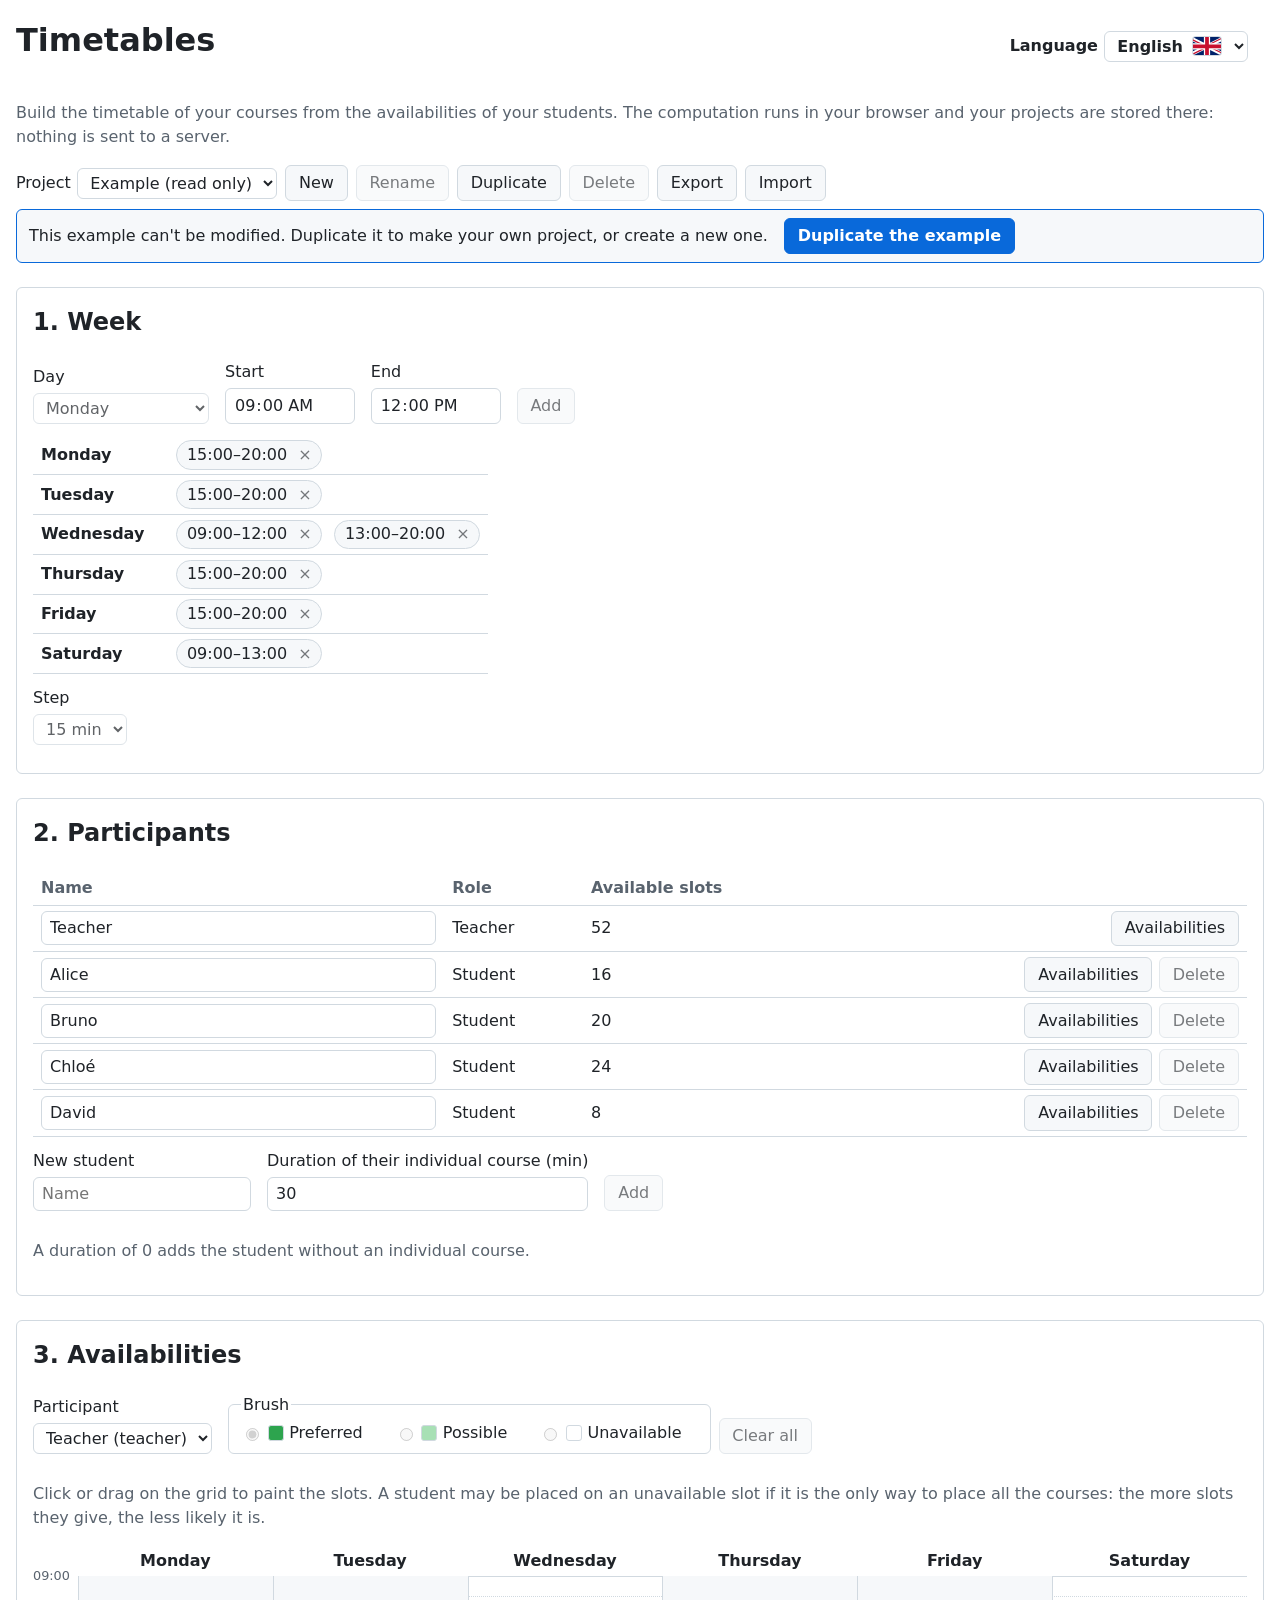
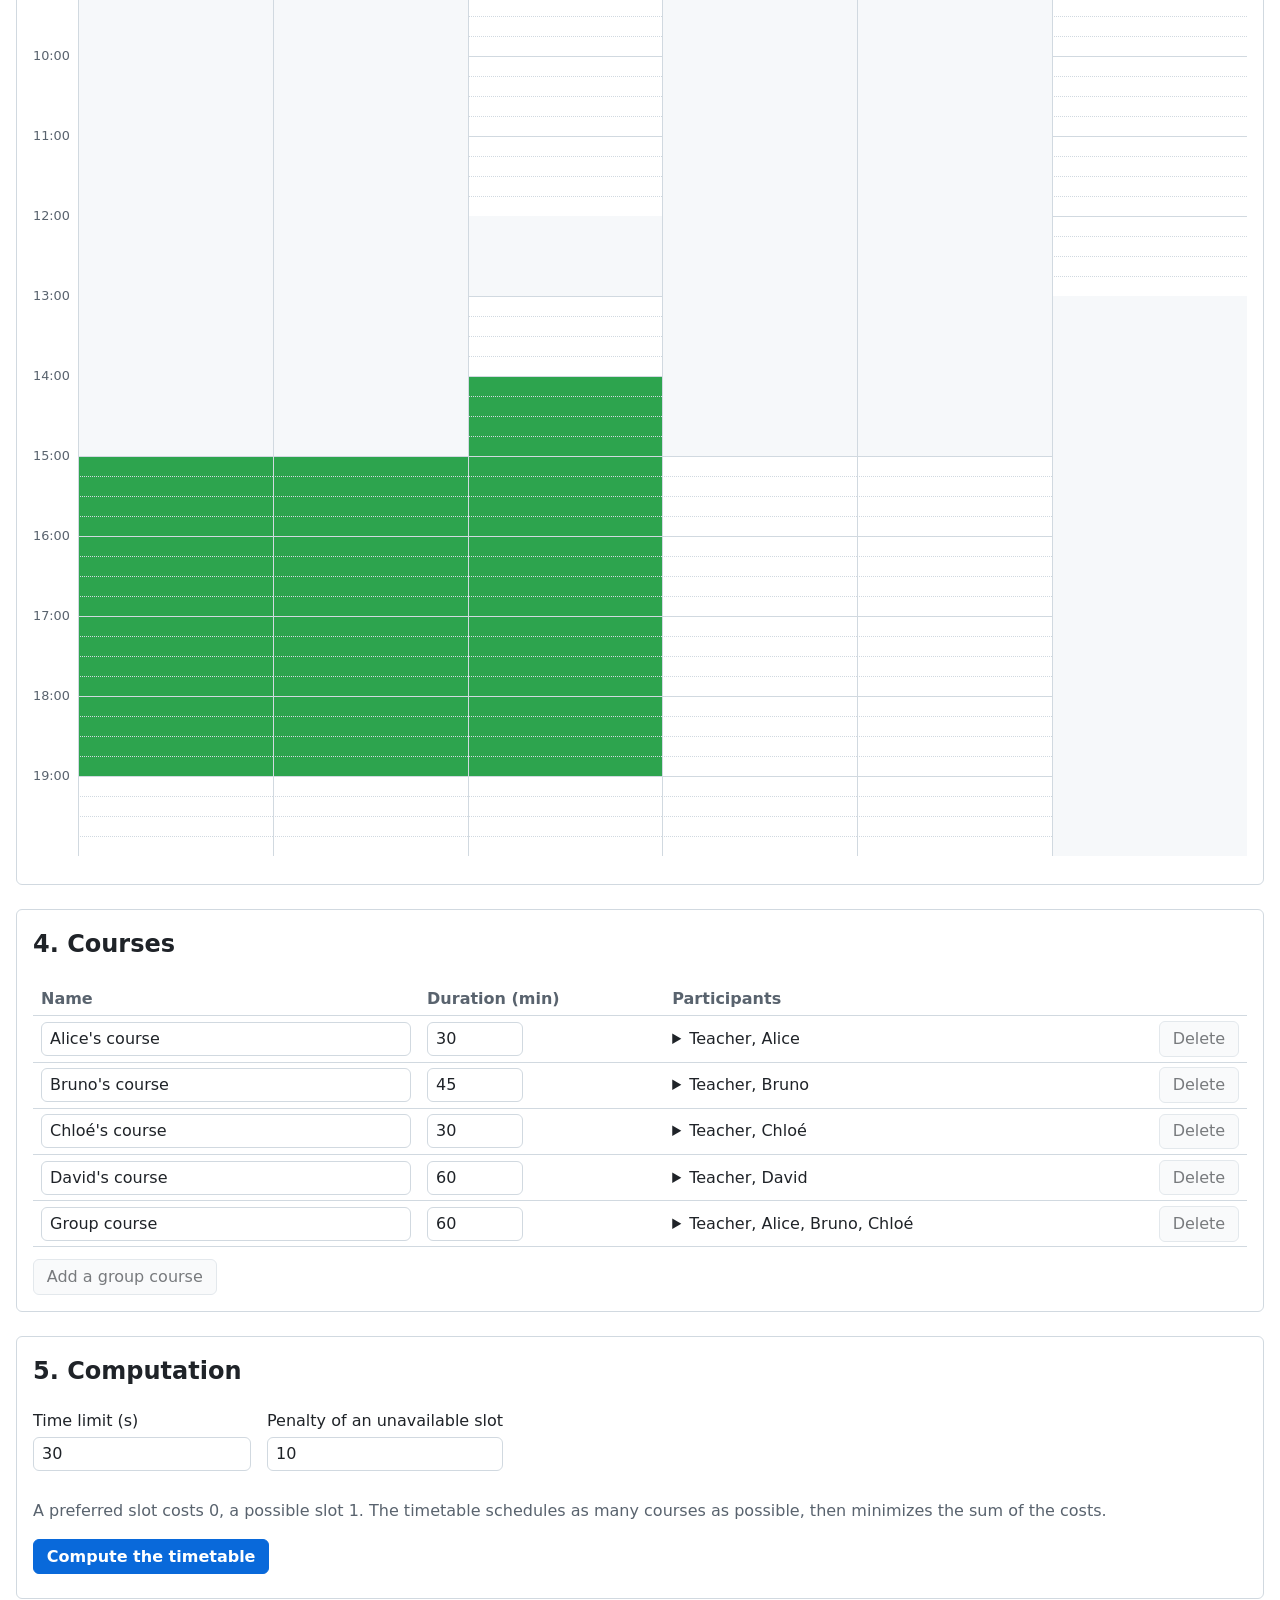
==== wasm/web/index.html @ d77f0142 "Web page: read-only example, flags of the languages - The example isn't stored anymore: it is create" ====
<!doctype html>
<html lang="en">
<head>
    <meta charset="utf-8">
    <meta name="viewport" content="width=device-width, initial-scale=1">
    <title>Timetables</title>
    <link rel="icon" href="data:image/svg+xml,%3Csvg xmlns='http://www.w3.org/2000/svg' viewBox='0 0 16 16'%3E%3Crect x='1' y='2' width='14' height='13' rx='2' fill='%230969da'/%3E%3Crect x='3' y='6' width='4' height='3' fill='%23fff'/%3E%3Crect x='9' y='9' width='4' height='4' fill='%23fff'/%3E%3C/svg%3E">
    <link rel="stylesheet" href="style.css">
    <script type="module" src="app.js"></script>
</head>
<body>
    <!-- The texts are translated by 'i18n.js' (attributes 'data-i18n*'). -->
    <header>
        <div class="page-title">
            <h1 data-i18n="page.title">Timetables</h1>
            <label class="inline language">
                <span data-i18n="page.language">Language</span>
                <!-- The flag is drawn over the select, after the name of the
                     selected language. -->
                <span class="select-with-flag">
                    <span id="language-flag" class="flag"></span>
                    <select id="language-select"></select>
                </span>
            </label>
        </div>
        <p data-i18n="page.description"></p>
        <div id="storage-warning" class="warning" hidden data-i18n="storage.warning"></div>
        <div class="toolbar" id="project-bar">
            <label class="inline">
                <span data-i18n="project.label">Project</span>
                <select id="project-select"></select>
            </label>
            <button type="button" id="project-new" data-i18n="project.new"></button>
            <button type="button" id="project-rename" data-i18n="project.rename"></button>
            <button type="button" id="project-duplicate" data-i18n="project.duplicate"></button>
            <button type="button" id="project-delete" data-i18n="project.delete"></button>
            <button type="button" id="project-export" data-i18n="project.export"></button>
            <button type="button" id="project-import" data-i18n="project.import"></button>
            <input type="file" id="project-import-file" accept=".json,application/json" hidden>
        </div>
        <div id="example-banner" class="info" hidden>
            <span data-i18n="example.banner"></span>
            <button type="button" id="example-duplicate" class="primary" data-i18n="example.duplicate"></button>
        </div>
    </header>

    <main>
        <section id="calendar-section">
            <h2 data-i18n="calendar.title"></h2>
            <form id="add-range" class="row">
                <label>
                    <span data-i18n="calendar.day"></span>
                    <select id="add-range-day"></select>
                </label>
                <label>
                    <span data-i18n="calendar.start"></span>
                    <input type="time" id="add-range-start" step="300" value="09:00" required>
                </label>
                <label>
                    <span data-i18n="calendar.end"></span>
                    <input type="time" id="add-range-end" step="300" value="12:00" required>
                </label>
                <button type="submit" data-i18n="calendar.add"></button>
            </form>
            <p id="add-range-error" class="error-text" role="alert" hidden></p>
            <p id="calendar-empty" class="note" data-i18n="calendar.noRange" hidden></p>
            <div class="table-wrapper">
                <table id="calendar-table" class="compact">
                    <tbody></tbody>
                </table>
            </div>
            <div class="row">
                <label>
                    <span data-i18n="calendar.step"></span>
                    <select id="calendar-step"></select>
                </label>
            </div>
        </section>

        <section id="participants-section">
            <h2 data-i18n="participants.title"></h2>
            <div class="table-wrapper">
                <table id="participants-table">
                    <thead>
                        <tr>
                            <th scope="col" data-i18n="participants.name"></th>
                            <th scope="col" data-i18n="participants.role"></th>
                            <th scope="col" data-i18n="participants.availableSlots"></th>
                            <th scope="col"><span class="visually-hidden" data-i18n="participants.actions"></span></th>
                        </tr>
                    </thead>
                    <tbody></tbody>
                </table>
            </div>
            <form id="add-student" class="row">
                <label>
                    <span data-i18n="participants.newStudent"></span>
                    <input type="text" id="add-student-name" data-i18n-placeholder="participants.newStudentPlaceholder" required>
                </label>
                <label>
                    <span data-i18n="participants.individualDuration"></span>
                    <input type="number" id="add-student-duration" min="0" step="5" value="30">
                </label>
                <button type="submit" data-i18n="participants.add"></button>
            </form>
            <p class="note" data-i18n="participants.zeroDurationNote"></p>
        </section>

        <section id="availability-section">
            <h2 data-i18n="availability.title"></h2>
            <div class="row">
                <label>
                    <span data-i18n="availability.participant"></span>
                    <select id="availability-participant" class="keep-enabled"></select>
                </label>
                <fieldset class="brushes">
                    <legend data-i18n="availability.brush"></legend>
                    <label class="brush"><input type="radio" name="brush" value="0" checked><span class="swatch preferred"></span> <span data-i18n="availability.preferred"></span></label>
                    <label class="brush"><input type="radio" name="brush" value="1"><span class="swatch possible"></span> <span data-i18n="availability.possible"></span></label>
                    <label class="brush"><input type="radio" name="brush" value="none"><span class="swatch unavailable"></span> <span data-i18n="availability.unavailable"></span></label>
                </fieldset>
                <button type="button" id="availability-clear" data-i18n="availability.clear"></button>
            </div>
            <p class="note" data-i18n="availability.note"></p>
            <div id="availability-grid" class="grid-wrapper"></div>
        </section>

        <section id="courses-section">
            <h2 data-i18n="courses.title"></h2>
            <div class="table-wrapper">
                <table id="courses-table">
                    <thead>
                        <tr>
                            <th scope="col" data-i18n="courses.name"></th>
                            <th scope="col" data-i18n="courses.duration"></th>
                            <th scope="col" data-i18n="courses.participants"></th>
                            <th scope="col"><span class="visually-hidden" data-i18n="courses.actions"></span></th>
                        </tr>
                    </thead>
                    <tbody></tbody>
                </table>
            </div>
            <button type="button" id="add-course" data-i18n="courses.addCollective"></button>
        </section>

        <section id="solve-section">
            <h2 data-i18n="solve.title"></h2>
            <div class="row">
                <label>
                    <span data-i18n="solve.timeLimit"></span>
                    <input type="number" id="time-limit" min="1" step="1">
                </label>
                <label>
                    <span data-i18n="solve.defaultScore"></span>
                    <input type="number" id="default-score" min="2" step="1">
                </label>
            </div>
            <p class="note" data-i18n="solve.note"></p>
            <ul id="check-errors" class="messages error"></ul>
            <ul id="check-warnings" class="messages warning"></ul>
            <div class="toolbar">
                <button type="button" id="solve" class="primary" data-i18n="solve.solve"></button>
                <button type="button" id="stop" hidden data-i18n="solve.stop"></button>
                <span id="solve-status" role="status"></span>
            </div>
        </section>

        <section id="result-section" hidden>
            <h2 data-i18n="result.title"></h2>
            <div id="result-outdated" class="warning" hidden data-i18n="result.outdated"></div>
            <ul id="result-messages" class="messages warning"></ul>
            <div id="timetable" class="grid-wrapper"></div>
            <div class="table-wrapper">
                <table id="result-table">
                    <thead>
                        <tr>
                            <th scope="col" data-i18n="result.course"></th>
                            <th scope="col" data-i18n="result.day"></th>
                            <th scope="col" data-i18n="result.time"></th>
                            <th scope="col" data-i18n="result.participants"></th>
                        </tr>
                    </thead>
                    <tbody></tbody>
                </table>
            </div>
            <div class="toolbar">
                <button type="button" id="export-csv" data-i18n="result.exportCsv"></button>
                <button type="button" id="print" data-i18n="result.print"></button>
            </div>
        </section>
    </main>
</body>
</html>
---- wasm/web/style.css ----
:root {
    --text: #1f2328;
    --muted: #59636e;
    --border: #d1d9e0;
    --background: #ffffff;
    --surface: #f6f8fa;
    --accent: #0969da;
    --accent-text: #ffffff;
    --error: #cf222e;
    --warning: #9a6700;
    --warning-background: #fff8c5;
    --preferred: #2da44e;
    --possible: #a8e0b5;
    --teacher-off: rgba(130, 80, 223, 0.18);
    --course: #ddf4ff;
    --course-border: #0969da;
    --course-unavailable: #ffebe9;
    --course-unavailable-border: #cf222e;
    color-scheme: light dark;
}

@media (prefers-color-scheme: dark) {
    :root {
        --text: #e6edf3;
        --muted: #9198a1;
        --border: #3d444d;
        --background: #0d1117;
        --surface: #151b23;
        --accent: #4493f8;
        --accent-text: #0d1117;
        --error: #f85149;
        --warning: #d29922;
        --warning-background: #272115;
        --preferred: #3fb950;
        --possible: #1b4721;
        --teacher-off: rgba(163, 113, 247, 0.22);
        --course: #121d2f;
        --course-border: #4493f8;
        --course-unavailable: #2d1517;
        --course-unavailable-border: #f85149;
    }
}

* {
    box-sizing: border-box;
}

body {
    margin: 0 auto;
    max-width: 88rem;
    padding: 1rem;
    font-family: system-ui, -apple-system, "Segoe UI", sans-serif;
    line-height: 1.5;
    color: var(--text);
    background: var(--background);
}

header p,
.note {
    color: var(--muted);
}

.page-title {
    display: flex;
    flex-wrap: wrap;
    align-items: baseline;
    justify-content: space-between;
    gap: 0.5rem 1rem;
}

.language {
    font-weight: 600;
}

.select-with-flag {
    position: relative;
    display: inline-flex;
    align-items: center;
}

.select-with-flag select {
    padding-right: 3rem;
    /* As wide as the selected language, for the flag to be next to its
       name (where supported). */
    field-sizing: content;
}

.flag {
    position: absolute;
    /* Before the arrow of the select. */
    right: 1.7rem;
    display: inline-flex;
    pointer-events: none;
}

.flag svg {
    width: 1.75rem;
    height: 1.17rem;
    border-radius: 3px;
    /* The white of the flags on a white background. */
    box-shadow: 0 0 0 1px var(--border);
}

section {
    margin: 1.5rem 0;
    padding: 1rem;
    border: 1px solid var(--border);
    border-radius: 6px;
}

h1, h2, h3 {
    margin-top: 0;
}

label {
    display: inline-flex;
    flex-direction: column;
    gap: 0.25rem;
    margin: 0 1rem 0.75rem 0;
}

label.inline {
    flex-direction: row;
    align-items: center;
    gap: 0.4rem;
}

fieldset {
    margin: 0 0 0.75rem;
    padding: 0.25rem 0.75rem 0.5rem;
    border: 1px solid var(--border);
    border-radius: 6px;
}

fieldset label {
    margin-bottom: 0;
}

input, select, button {
    font: inherit;
    color: inherit;
}

input[type=text], input[type=number], input[type=time], select {
    padding: 0.25rem 0.5rem;
    border: 1px solid var(--border);
    border-radius: 6px;
    background: var(--background);
    min-width: 0;
}

input.short {
    width: 6rem;
}

button {
    padding: 0.3rem 0.8rem;
    border: 1px solid var(--border);
    border-radius: 6px;
    background: var(--surface);
    cursor: pointer;
}

button:hover:not(:disabled) {
    border-color: var(--muted);
}

button:disabled {
    cursor: not-allowed;
    opacity: 0.6;
}

button.primary {
    background: var(--accent);
    border-color: var(--accent);
    color: var(--accent-text);
    font-weight: 600;
}

:focus-visible {
    outline: 2px solid var(--accent);
    outline-offset: 1px;
}

.row,
.toolbar {
    display: flex;
    flex-wrap: wrap;
    align-items: flex-end;
    gap: 0.5rem;
}

.row > label {
    margin-right: 0.5rem;
}

/* Aligned with the fields of the labels (which have a bottom margin). */
.row > button {
    margin-bottom: 0.75rem;
}

.toolbar {
    align-items: center;
    margin: 0.5rem 0;
}

.toolbar label {
    margin: 0;
}

.visually-hidden {
    position: absolute;
    width: 1px;
    height: 1px;
    overflow: hidden;
    clip: rect(0 0 0 0);
    white-space: nowrap;
}

.warning {
    padding: 0.5rem 0.75rem;
    border-radius: 6px;
    color: var(--warning);
    background: var(--warning-background);
}

.info {
    display: flex;
    flex-wrap: wrap;
    align-items: center;
    gap: 0.5rem 1rem;
    margin: 0.5rem 0;
    padding: 0.5rem 0.75rem;
    border: 1px solid var(--accent);
    border-radius: 6px;
    background: var(--surface);
}

.messages {
    margin: 0.5rem 0;
    padding-left: 1.25rem;
}

.messages:empty {
    display: none;
}

.messages.error {
    color: var(--error);
}

.messages.warning {
    background: none;
    padding: 0 0 0 1.25rem;
}

/* Tables */

.table-wrapper,
.grid-wrapper {
    /* Positioned: clips the absolutely positioned content too (the
       visually hidden headers). */
    position: relative;
    overflow-x: auto;
    margin-bottom: 0.75rem;
}

table {
    border-collapse: collapse;
    width: 100%;
}

th, td {
    padding: 0.3rem 0.5rem;
    border-bottom: 1px solid var(--border);
    text-align: left;
    vertical-align: middle;
}

th {
    color: var(--muted);
    font-weight: 600;
}

td input[type=text] {
    width: 100%;
    min-width: 8rem;
}

table.compact {
    width: auto;
}

.ranges {
    display: flex;
    flex-wrap: wrap;
    align-items: center;
    gap: 0.4rem 0.75rem;
}

.chip {
    display: inline-flex;
    align-items: center;
    gap: 0.25rem;
    padding: 0.1rem 0.15rem 0.1rem 0.6rem;
    border: 1px solid var(--border);
    border-radius: 999px;
    background: var(--surface);
    font-variant-numeric: tabular-nums;
}

.chip button {
    padding: 0 0.45rem;
    border: none;
    border-radius: 999px;
    background: none;
    line-height: 1.4;
}

.chip button:hover {
    background: var(--border);
}

.error-text {
    color: var(--error);
}

td.actions {
    white-space: nowrap;
    text-align: right;
}

td.actions button + button {
    margin-left: 0.4rem;
}

td.missing {
    color: var(--error);
    font-weight: 600;
}

.participants-picker summary {
    cursor: pointer;
}

.participants-picker > div {
    display: flex;
    flex-wrap: wrap;
    gap: 0.25rem 0.75rem;
    padding: 0.4rem 0;
}

.participants-picker label {
    margin: 0;
}

.unavailable-participant {
    color: var(--error);
    font-weight: 600;
}

/* Availability grid */

.brushes {
    display: flex;
    flex-wrap: wrap;
    gap: 0.25rem 1rem;
    align-items: center;
}

.brush {
    flex-direction: row;
    align-items: center;
    gap: 0.35rem;
    cursor: pointer;
}

.swatch {
    display: inline-block;
    width: 1rem;
    height: 1rem;
    border: 1px solid var(--border);
    border-radius: 3px;
}

.swatch.preferred {
    background: var(--preferred);
}

.swatch.possible {
    background: var(--possible);
}

.swatch.unavailable {
    background: var(--background);
}

.availability {
    display: grid;
    min-width: max-content;
    user-select: none;
}

.availability .day-header {
    padding: 0.2rem;
    text-align: center;
    font-weight: 600;
}

.availability .time-label {
    padding-right: 0.5rem;
    font-size: 0.8rem;
    line-height: 1;
    color: var(--muted);
    text-align: right;
    transform: translateY(-0.4rem);
}

.availability .slot {
    height: 1.25rem;
    min-width: 4.5rem;
    padding: 0;
    border: none;
    border-left: 1px solid var(--border);
    border-top: 1px dotted var(--border);
    border-radius: 0;
    background: var(--background);
    touch-action: none;
}

.availability .off-hours {
    border-left: 1px solid var(--border);
    background: var(--surface);
}

.availability .slot.hour {
    border-top: 1px solid var(--border);
}

.availability .slot.teacher-off {
    background-image: repeating-linear-gradient(
        45deg, var(--teacher-off) 0 4px, transparent 4px 8px);
}

.availability .slot.preferred {
    background-color: var(--preferred);
}

.availability .slot.possible {
    background-color: var(--possible);
}

/* The example: shown as is, but can't be painted. */
.availability .slot:disabled {
    opacity: 1;
    cursor: default;
}

.availability .slot:hover:not(:disabled) {
    outline: 2px solid var(--accent);
    outline-offset: -2px;
}

/* Timetable */

.timetable {
    display: grid;
    min-width: max-content;
    /* Room for the label of the last hour. */
    padding-bottom: 0.75rem;
}

.timetable .day-header {
    padding: 0.2rem;
    text-align: center;
    font-weight: 600;
}

.timetable .hours {
    position: relative;
    width: 3.5rem;
}

.timetable .hours div {
    position: absolute;
    right: 0.5rem;
    font-size: 0.8rem;
    line-height: 1;
    color: var(--muted);
    transform: translateY(-0.4rem);
}

.timetable .day {
    position: relative;
    min-width: 7rem;
    border-left: 1px solid var(--border);
    background-image: linear-gradient(to bottom, var(--border) 1px, transparent 1px);
}

.timetable .course {
    position: absolute;
    display: flex;
    flex-direction: column;
    overflow: hidden;
    padding: 0.1rem 0.3rem;
    border: 1px solid var(--course-border);
    border-left-width: 4px;
    border-radius: 4px;
    background: var(--course);
    font-size: 0.8rem;
    line-height: 1.2;
}

.timetable .course.has-unavailable {
    border-color: var(--course-unavailable-border);
    background: var(--course-unavailable);
}

.timetable .course strong {
    overflow: hidden;
    text-overflow: ellipsis;
    white-space: nowrap;
}

/* Printing: only the timetable. */

@media print {
    header,
    main > section:not(#result-section),
    #result-section .toolbar,
    #result-outdated {
        display: none !important;
    }

    #result-section {
        border: none;
        padding: 0;
    }

    .grid-wrapper,
    .table-wrapper {
        overflow: visible;
    }
}

#calendar-table th {
    color: var(--text);
    padding-right: 1.5rem;
}
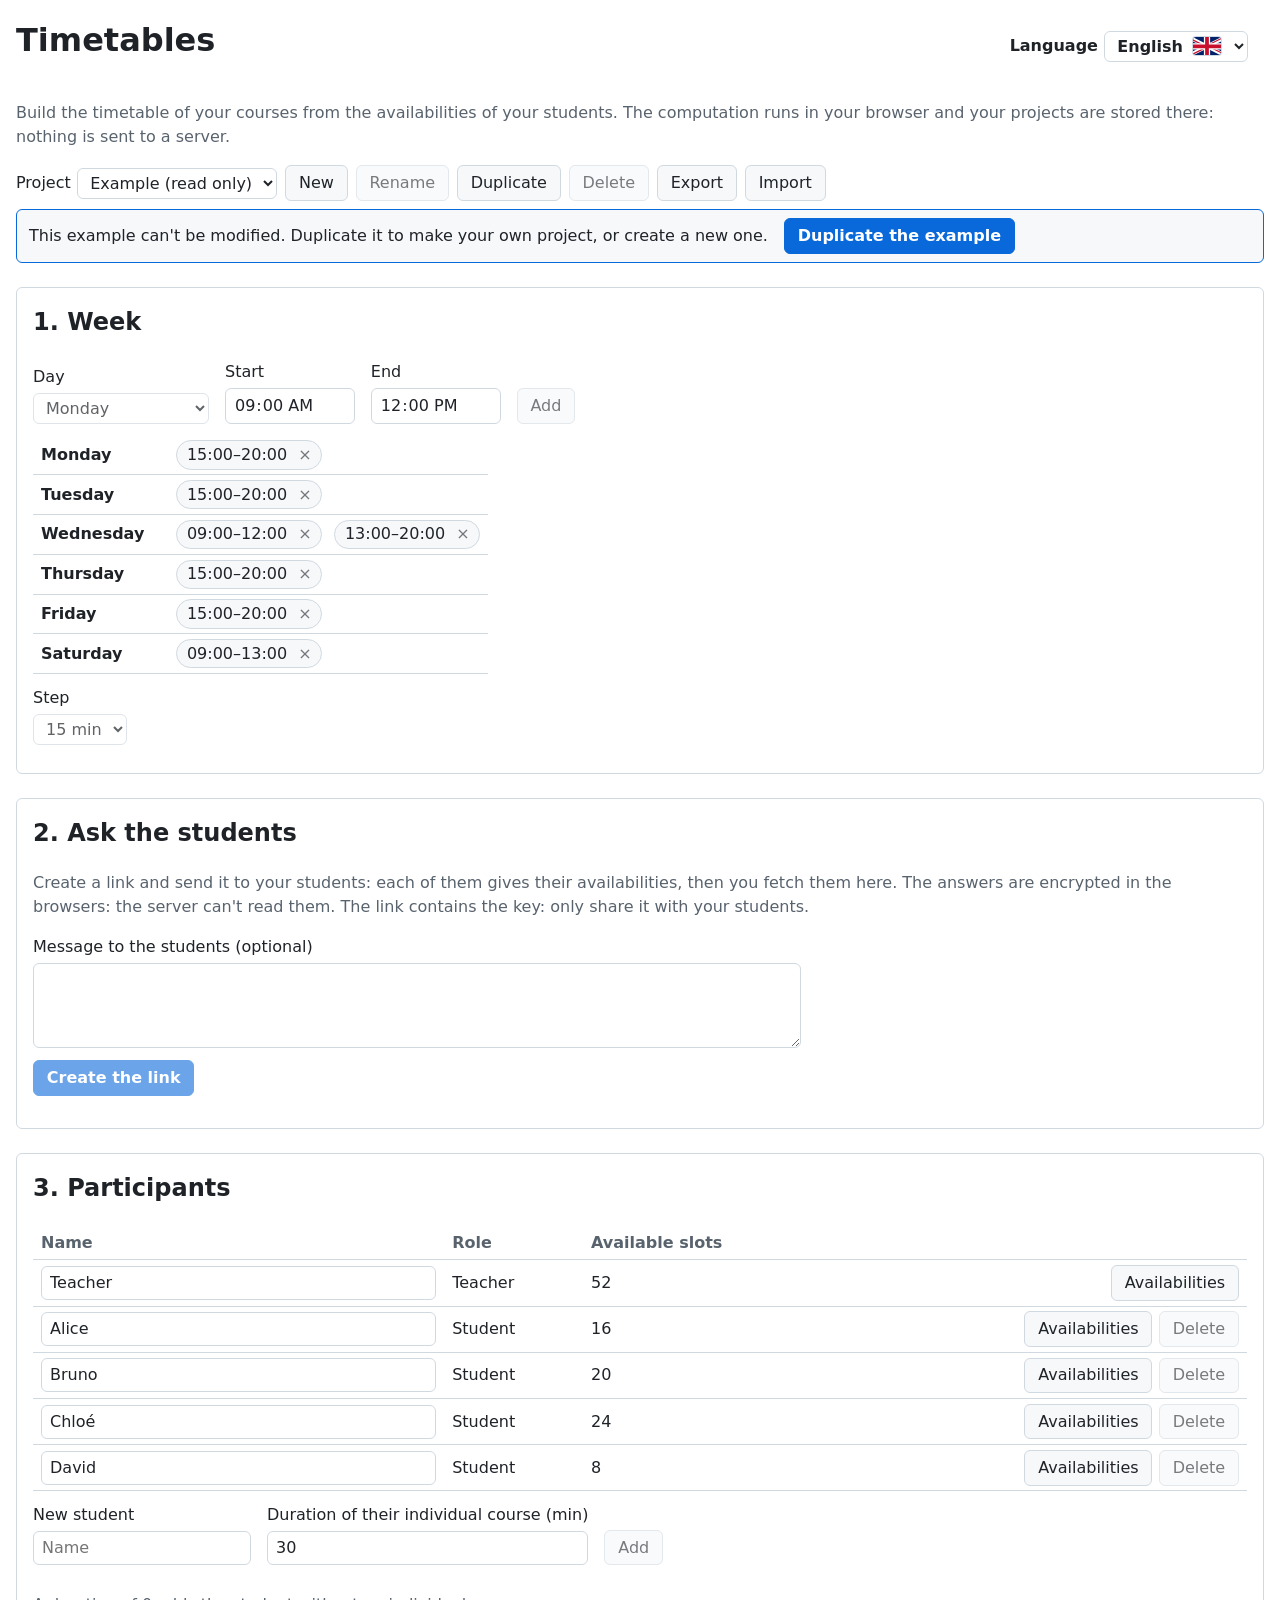
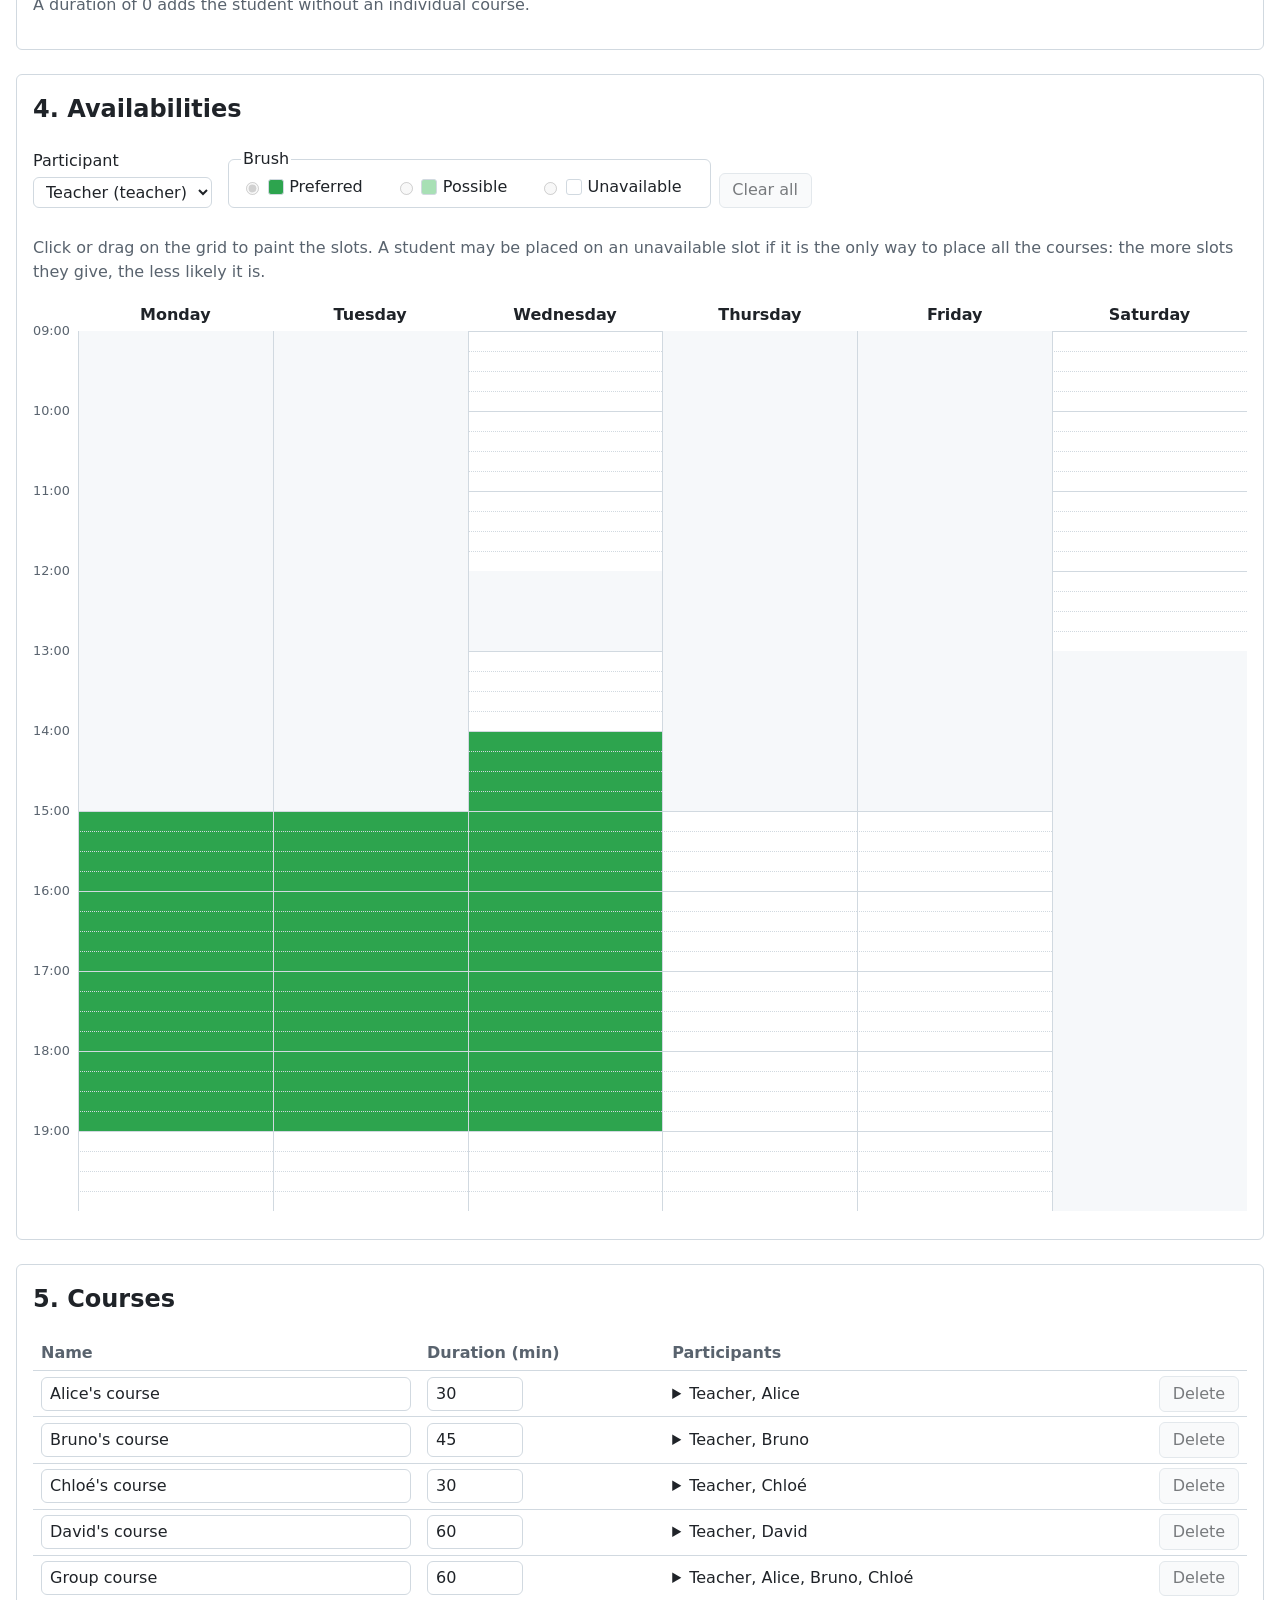
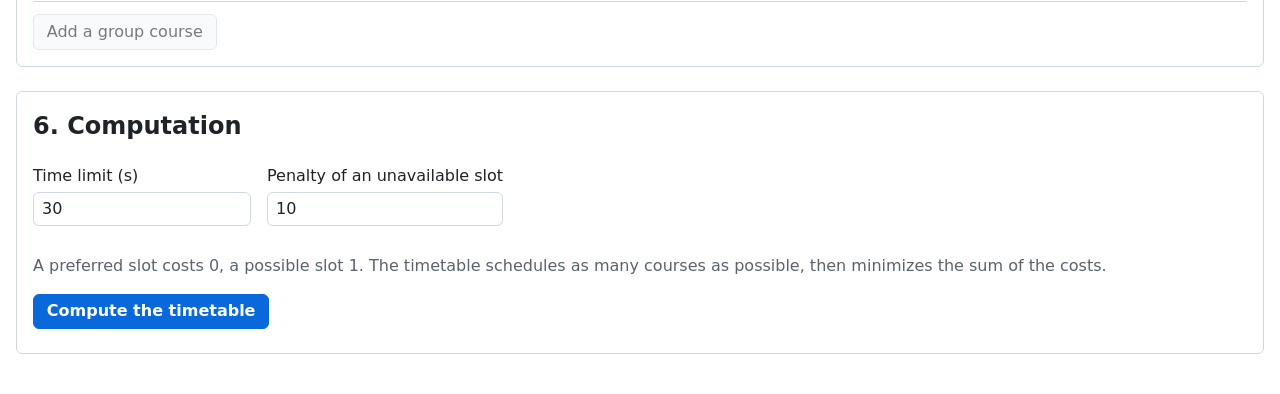
==== commit 0087bbb2: "Polls: the students give their availabilities with a link - The teacher creates a poll and sends the" ====
--- a/wasm/web/index.html
+++ b/wasm/web/index.html
@@ -77,6 +77,58 @@
             </div>
         </section>
 
+        <section id="poll-section">
+            <h2 data-i18n="poll.title"></h2>
+            <p class="note" data-i18n="poll.description"></p>
+            <div id="poll-create">
+                <label class="block">
+                    <span data-i18n="poll.message"></span>
+                    <textarea id="poll-message" rows="3"></textarea>
+                </label>
+                <button type="button" id="poll-create-button" class="primary" data-i18n="poll.create"></button>
+            </div>
+            <div id="poll-active" hidden>
+                <h3 data-i18n="poll.personalTitle"></h3>
+                <p class="note" data-i18n="poll.personalNote"></p>
+                <p id="poll-no-student" class="note" hidden data-i18n="poll.noStudent"></p>
+                <div class="table-wrapper">
+                    <table id="poll-students" class="compact">
+                        <thead>
+                            <tr>
+                                <th scope="col" data-i18n="poll.student"></th>
+                                <th scope="col" data-i18n="poll.status"></th>
+                                <th scope="col"><span class="visually-hidden" data-i18n="participants.actions"></span></th>
+                            </tr>
+                        </thead>
+                        <tbody></tbody>
+                    </table>
+                </div>
+                <div class="toolbar">
+                    <button type="button" id="poll-copy-all" data-i18n="poll.copyAll"></button>
+                </div>
+                <h3 data-i18n="poll.sharedTitle"></h3>
+                <p class="note" data-i18n="poll.sharedNote"></p>
+                <span class="link-row">
+                    <input type="text" id="poll-link" readonly data-i18n-aria-label="poll.sharedTitle">
+                    <button type="button" id="poll-copy" data-i18n="poll.copy"></button>
+                </span>
+                <div id="poll-outdated" class="warning" hidden>
+                    <span data-i18n="poll.outdated"></span>
+                    <button type="button" id="poll-update" data-i18n="poll.update"></button>
+                </div>
+                <p id="poll-closed-note" class="note" hidden data-i18n="poll.closedNote"></p>
+                <h3 data-i18n="poll.responsesTitle"></h3>
+                <div class="toolbar">
+                    <button type="button" id="poll-fetch" class="primary" data-i18n="poll.fetch"></button>
+                    <button type="button" id="poll-close"></button>
+                    <button type="button" id="poll-delete" data-i18n="poll.delete"></button>
+                </div>
+                <div id="poll-summary"></div>
+            </div>
+            <p id="poll-status" class="note" role="status"></p>
+            <p id="poll-error" class="error-text" role="alert" hidden></p>
+        </section>
+
         <section id="participants-section">
             <h2 data-i18n="participants.title"></h2>
             <div class="table-wrapper">
--- a/wasm/web/style.css
+++ b/wasm/web/style.css
@@ -236,6 +236,72 @@
     background: var(--surface);
 }
 
+label.block {
+    display: flex;
+    width: 100%;
+    max-width: 48rem;
+    margin-right: 0;
+}
+
+textarea {
+    font: inherit;
+    color: inherit;
+    padding: 0.35rem 0.5rem;
+    border: 1px solid var(--border);
+    border-radius: 6px;
+    background: var(--background);
+    resize: vertical;
+}
+
+.link-row {
+    display: flex;
+    gap: 0.5rem;
+}
+
+.link-row input {
+    flex: 1;
+    min-width: 0;
+    font-family: ui-monospace, monospace;
+    font-size: 0.85rem;
+}
+
+#poll-section h3 {
+    margin: 1.25rem 0 0.25rem;
+    font-size: 1rem;
+}
+
+#poll-summary ul {
+    margin: 0.25rem 0;
+    padding-left: 1.25rem;
+}
+
+.participant-comment {
+    display: block;
+    margin-top: 0.2rem;
+    font-size: 0.85rem;
+    color: var(--muted);
+}
+
+.intro {
+    font-size: 1.1rem;
+}
+
+blockquote {
+    margin: 0.5rem 0;
+    padding: 0.5rem 0.75rem;
+    border-left: 4px solid var(--accent);
+    background: var(--surface);
+    white-space: pre-wrap;
+}
+
+.info.sent {
+    display: block;
+}
+
+.info.sent p {
+    margin: 0.25rem 0;
+}
+
 .messages {
     margin: 0.5rem 0;
     padding-left: 1.25rem;
@@ -396,9 +462,33 @@
 }
 
 .availability {
+    --slot-width: 4.5rem;
     display: grid;
     min-width: max-content;
     user-select: none;
+}
+
+.availability .day-header .short {
+    display: none;
+}
+
+/* Small screens: the week fits in the width. */
+@media (max-width: 40rem) {
+    .availability {
+        --slot-width: 2.6rem;
+    }
+
+    .availability .day-header {
+        font-size: 0.85rem;
+    }
+
+    .availability .day-header .long {
+        display: none;
+    }
+
+    .availability .day-header .short {
+        display: inline;
+    }
 }
 
 .availability .day-header {
@@ -418,7 +508,7 @@
 
 .availability .slot {
     height: 1.25rem;
-    min-width: 4.5rem;
+    min-width: var(--slot-width);
     padding: 0;
     border: none;
     border-left: 1px solid var(--border);
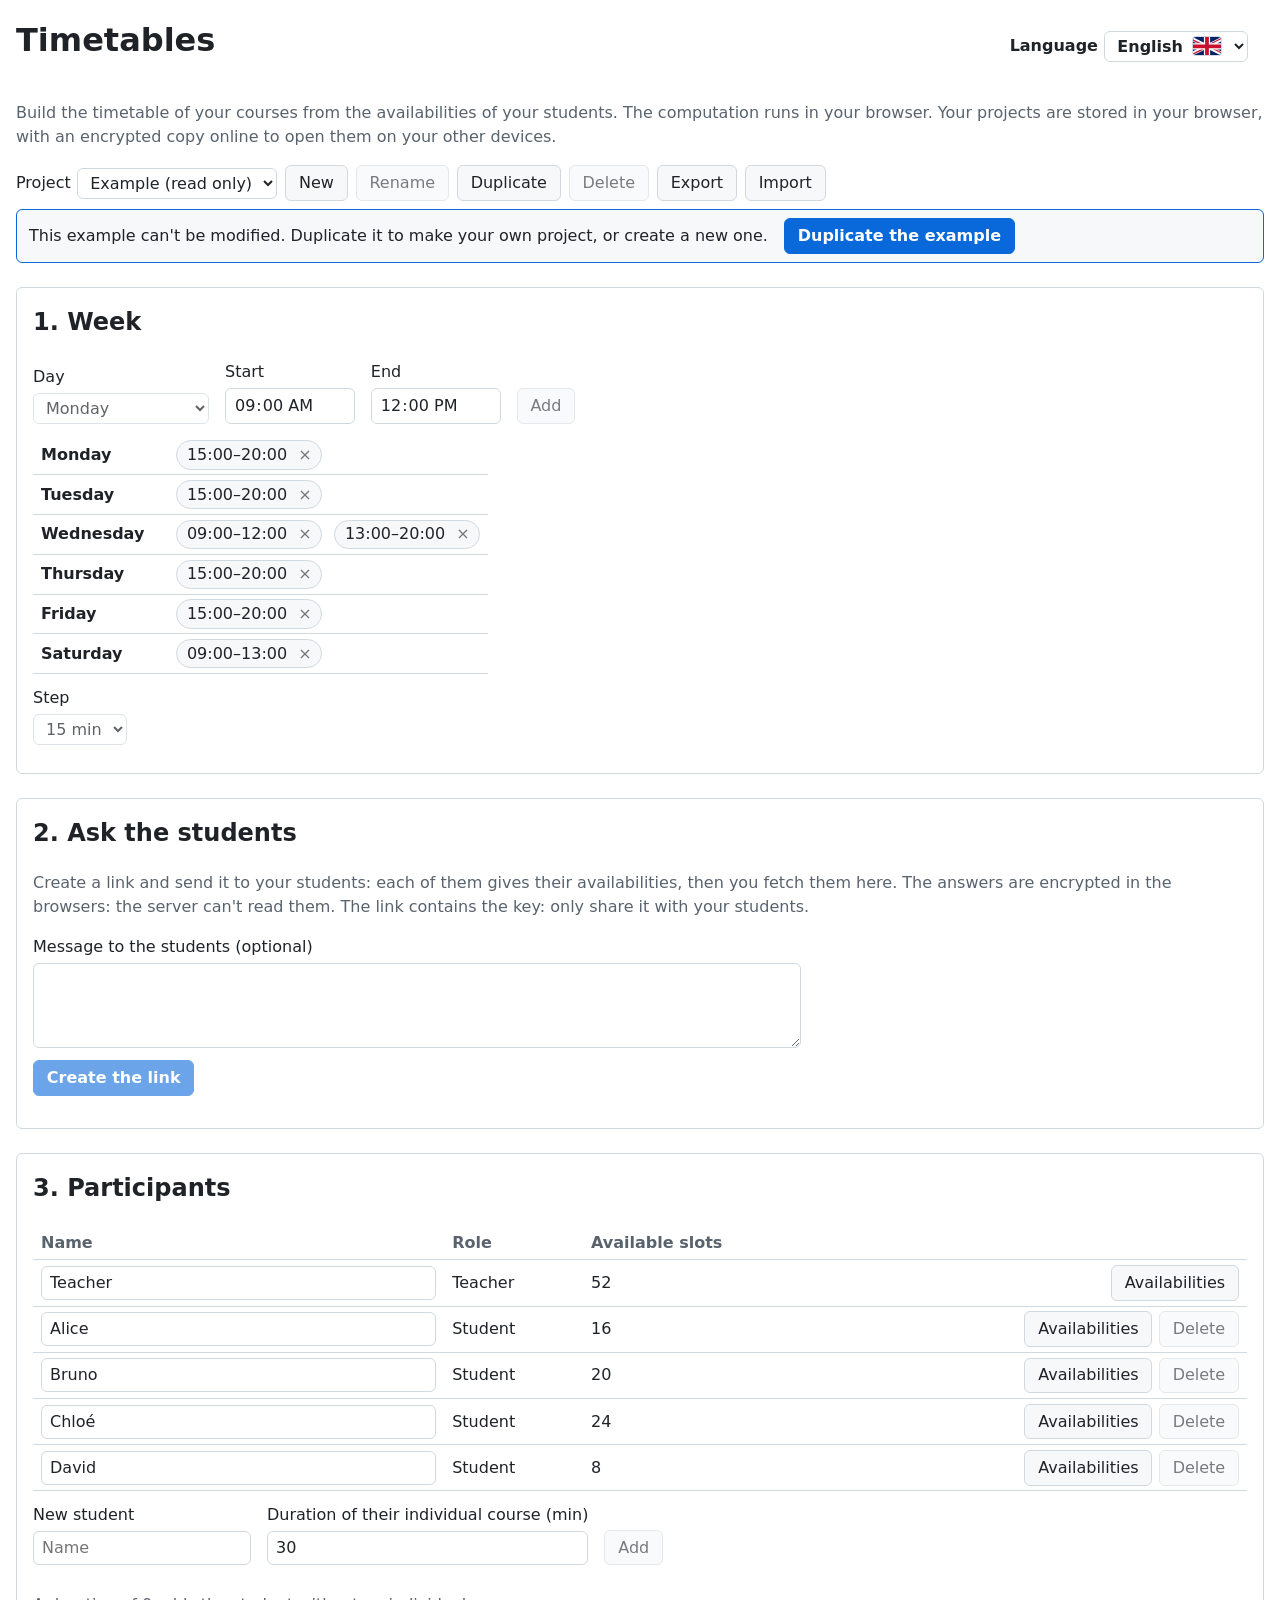
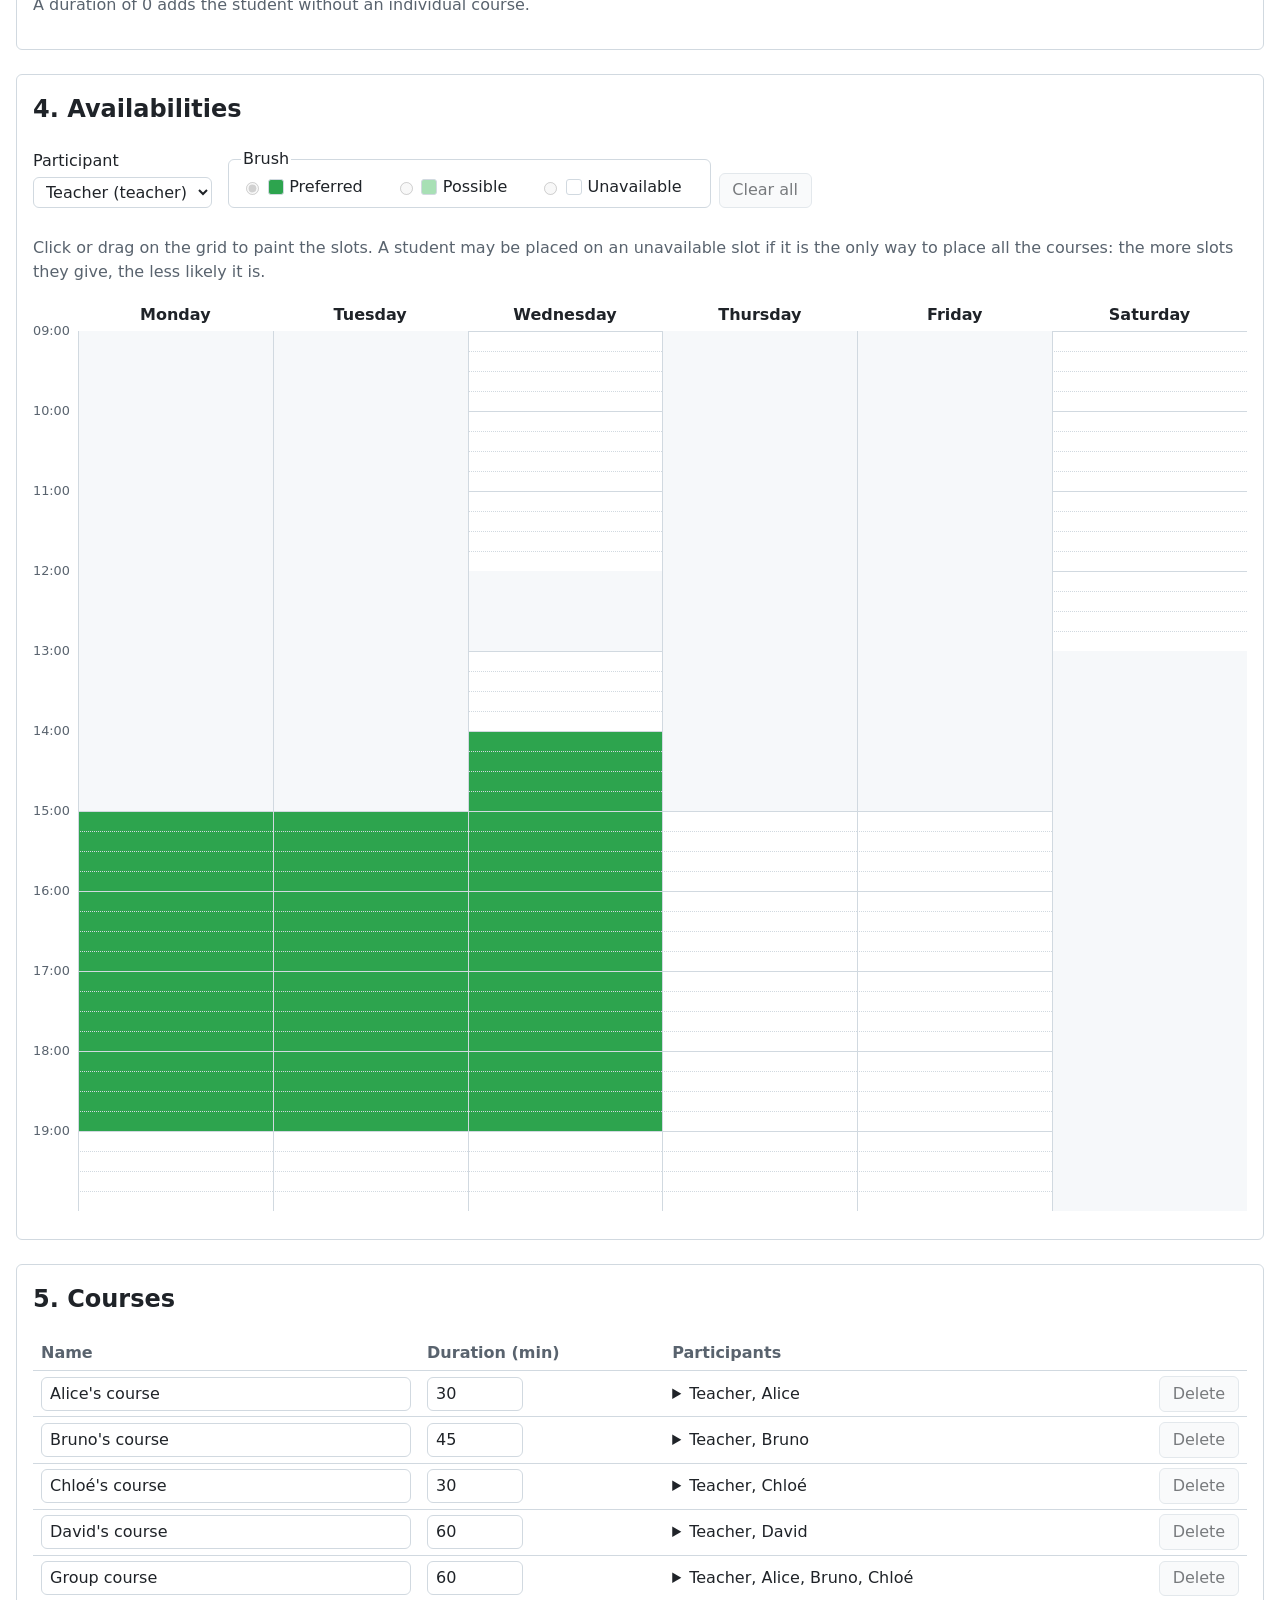
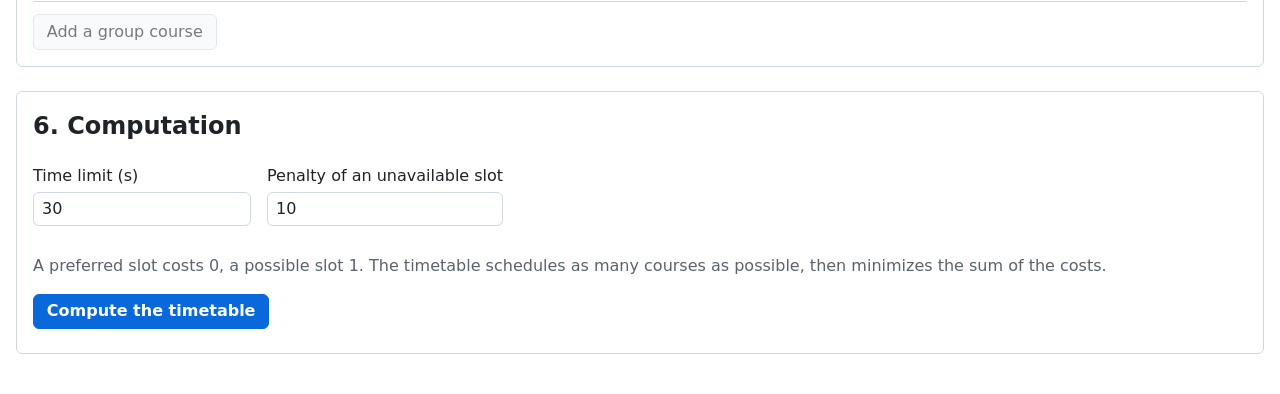
==== commit e8c6bc3f: "Projects online: a link to open a project on other devices - Each project (but the example) has an e" ====
--- a/wasm/web/index.html
+++ b/wasm/web/index.html
@@ -37,6 +37,15 @@
             <button type="button" id="project-export" data-i18n="project.export"></button>
             <button type="button" id="project-import" data-i18n="project.import"></button>
             <input type="file" id="project-import-file" accept=".json,application/json" hidden>
+            <button type="button" id="project-link" aria-expanded="false" aria-controls="project-link-panel" data-i18n="sync.link"></button>
+            <span id="sync-status" class="sync-status" role="status"></span>
+        </div>
+        <div id="project-link-panel" class="info sent" hidden>
+            <p data-i18n="sync.description"></p>
+            <span class="link-row">
+                <input type="text" id="project-link-input" readonly data-i18n-aria-label="sync.link">
+                <button type="button" id="project-link-copy" data-i18n="poll.copy"></button>
+            </span>
         </div>
         <div id="example-banner" class="info" hidden>
             <span data-i18n="example.banner"></span>
--- a/wasm/web/style.css
+++ b/wasm/web/style.css
@@ -45,6 +45,11 @@
     box-sizing: border-box;
 }
 
+/* Even for the elements whose 'display' is set below. */
+[hidden] {
+    display: none !important;
+}
+
 body {
     margin: 0 auto;
     max-width: 88rem;
@@ -300,6 +305,15 @@
 
 .info.sent p {
     margin: 0.25rem 0;
+}
+
+.sync-status {
+    font-size: 0.85rem;
+    color: var(--muted);
+}
+
+.sync-status.problem {
+    color: var(--warning);
 }
 
 .messages {
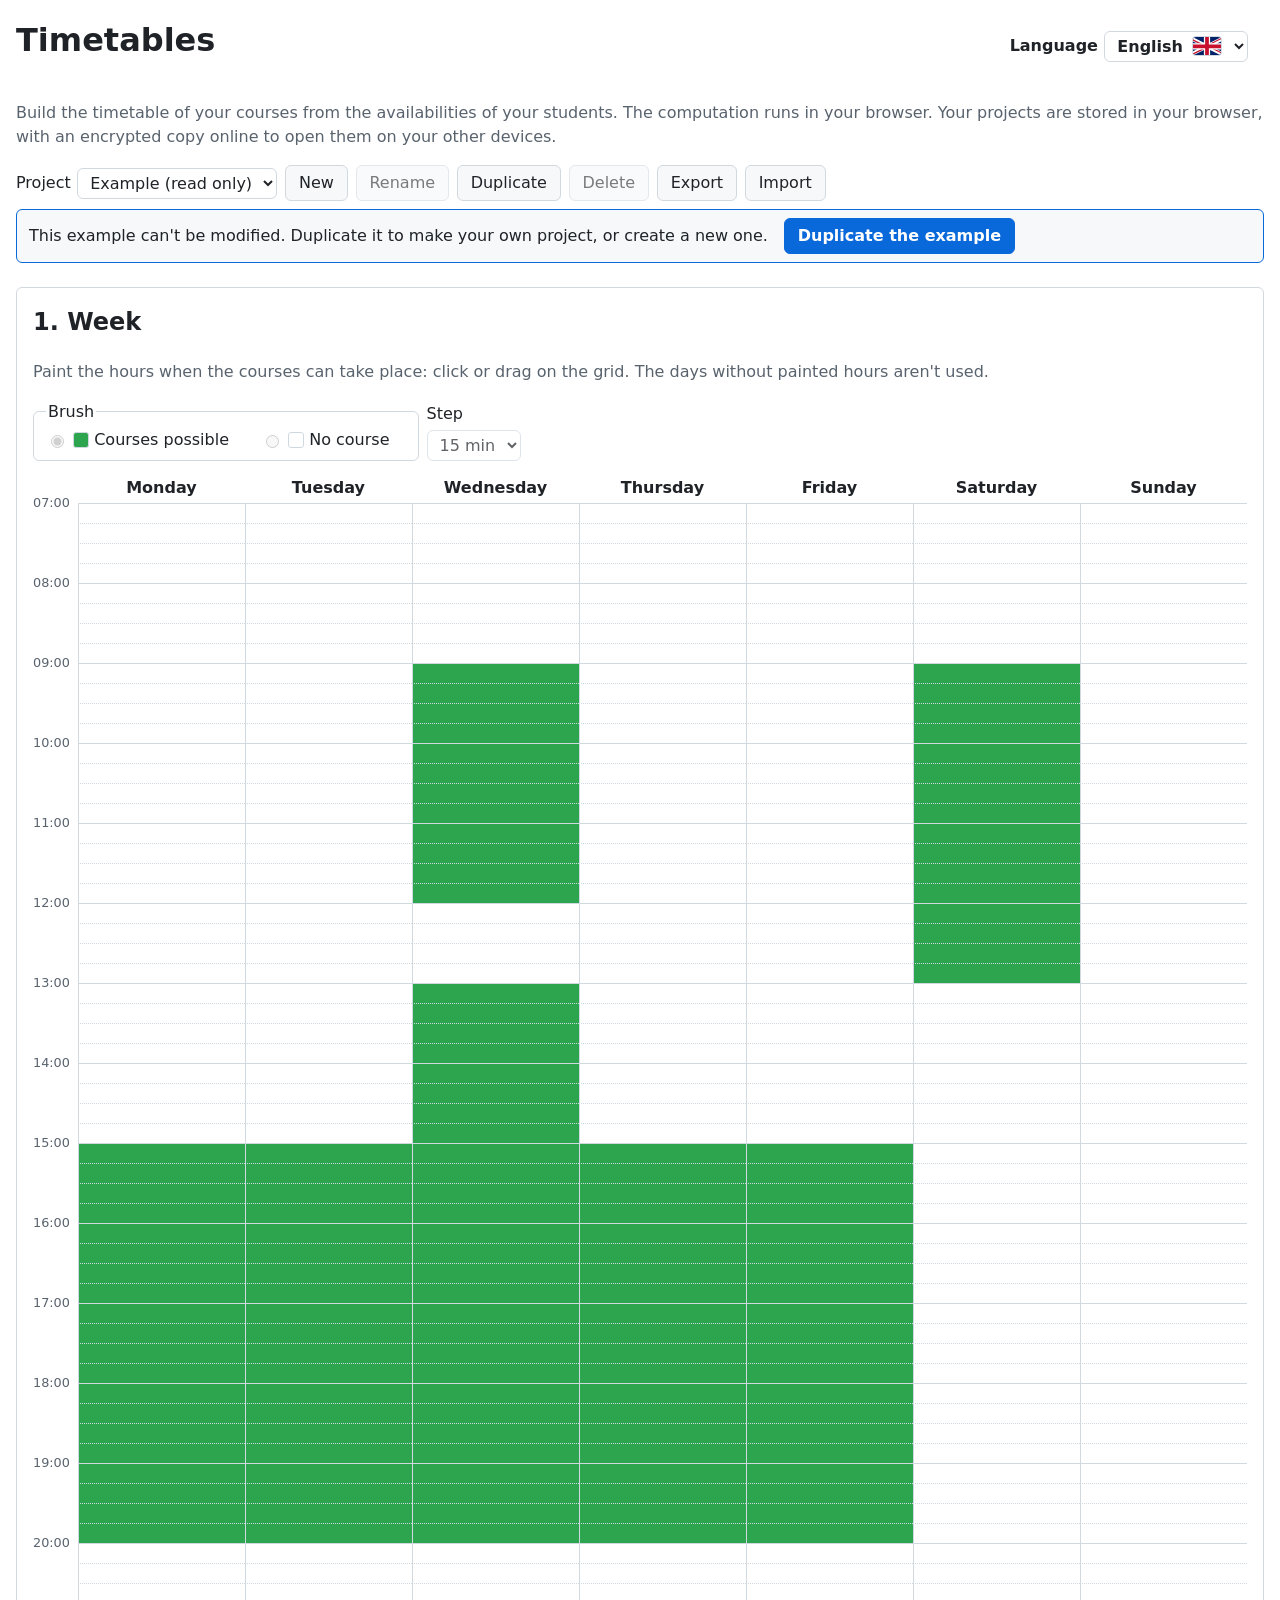
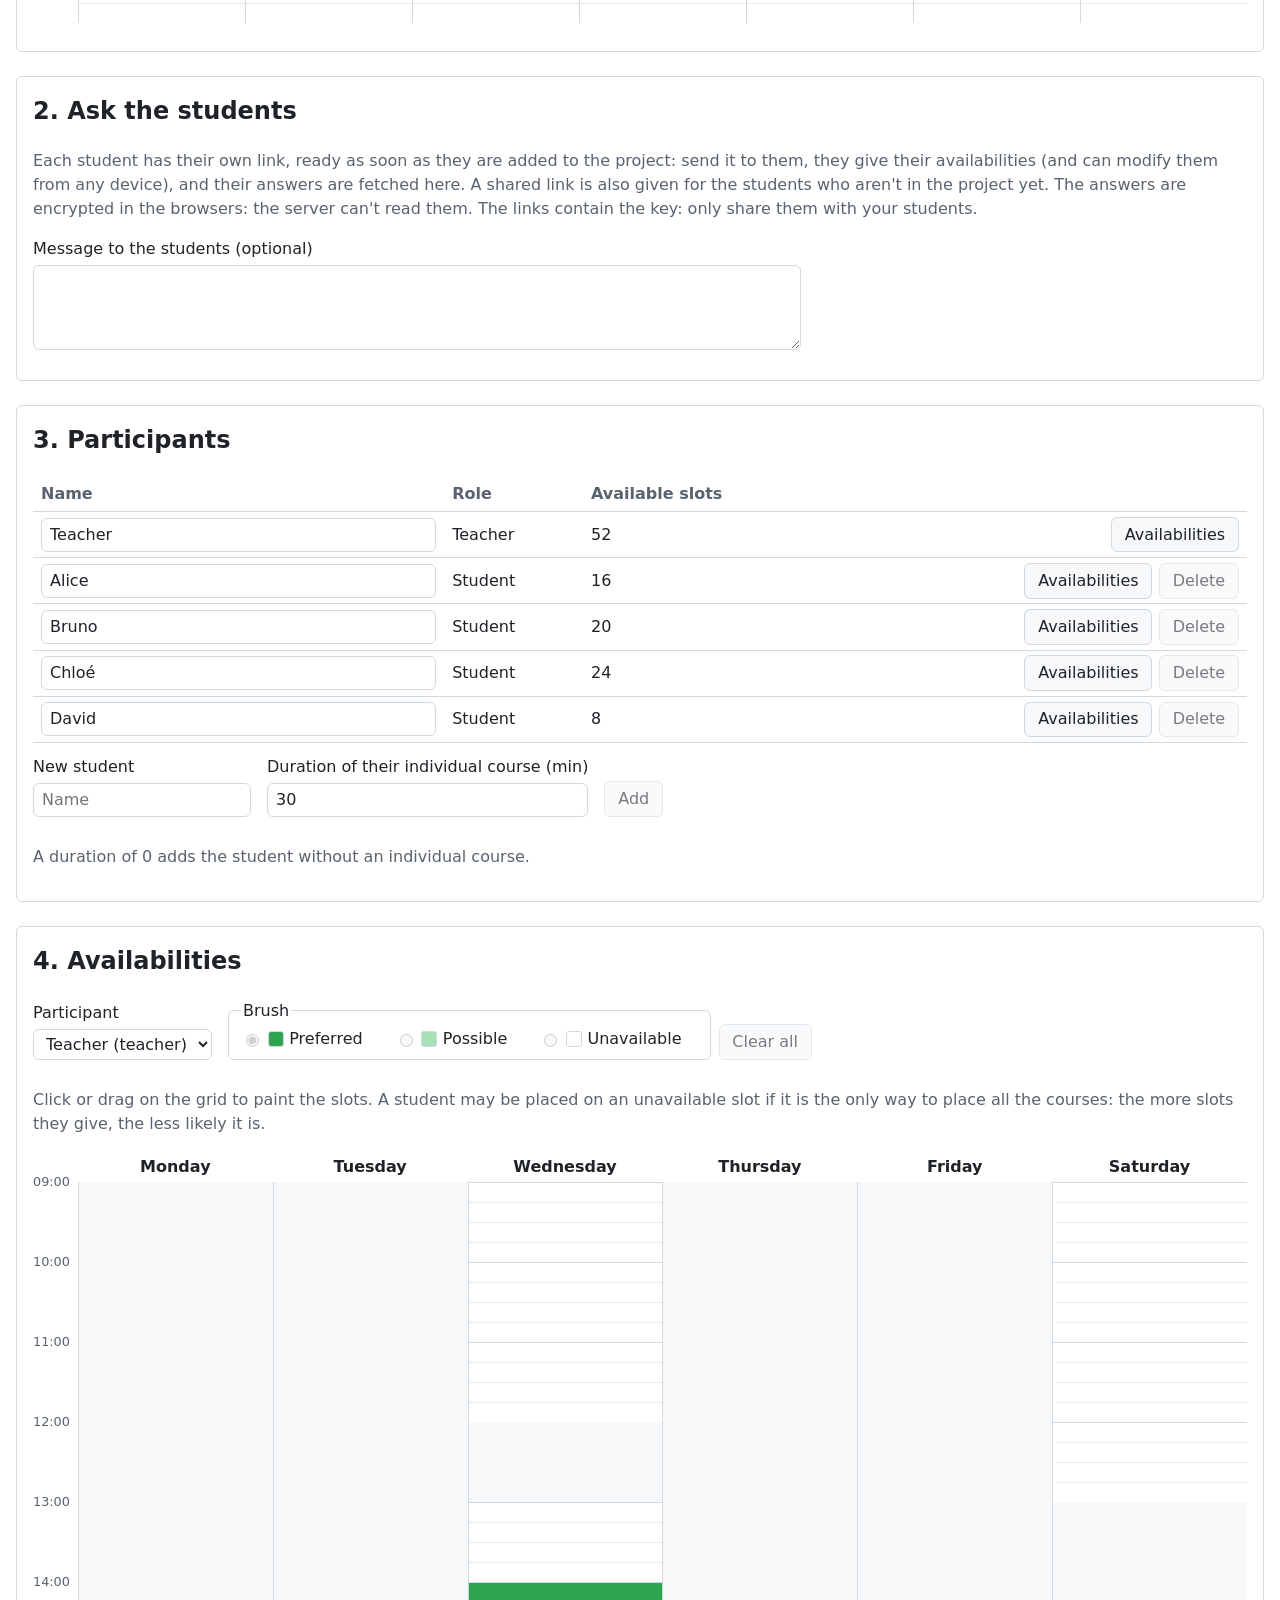
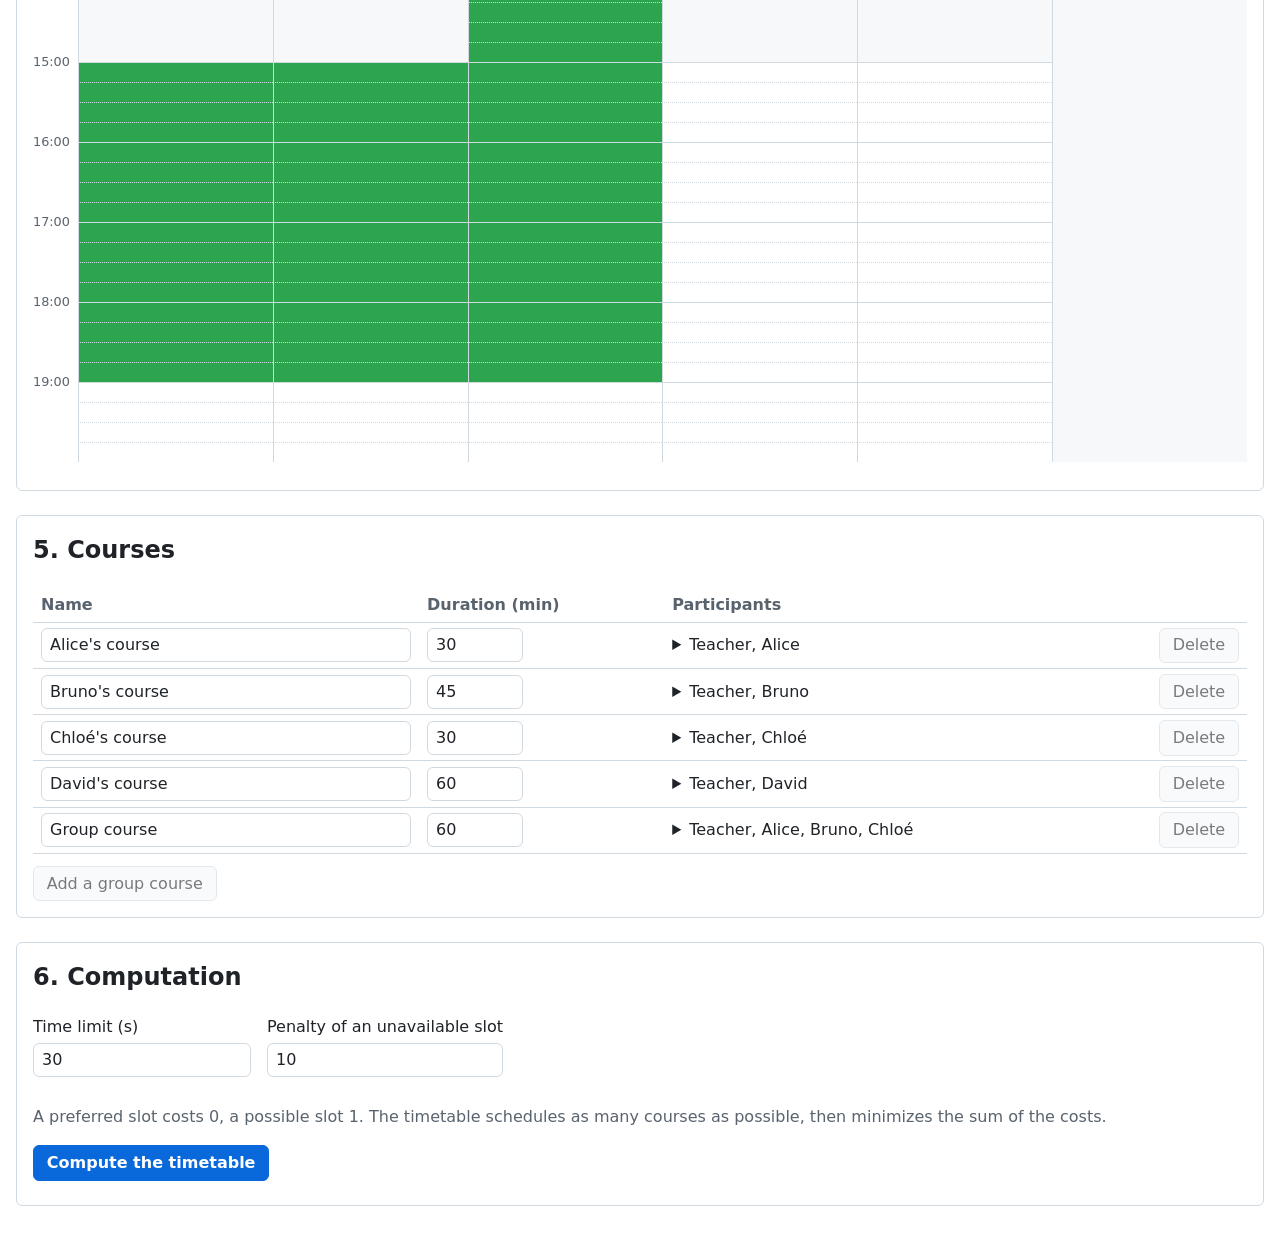
==== commit 9ad107b2: "Polls created automatically, week painted on a grid - Each project has its poll from the start: its " ====
--- a/wasm/web/index.html
+++ b/wasm/web/index.html
@@ -56,49 +56,33 @@
     <main>
         <section id="calendar-section">
             <h2 data-i18n="calendar.title"></h2>
-            <form id="add-range" class="row">
-                <label>
-                    <span data-i18n="calendar.day"></span>
-                    <select id="add-range-day"></select>
-                </label>
-                <label>
-                    <span data-i18n="calendar.start"></span>
-                    <input type="time" id="add-range-start" step="300" value="09:00" required>
-                </label>
-                <label>
-                    <span data-i18n="calendar.end"></span>
-                    <input type="time" id="add-range-end" step="300" value="12:00" required>
-                </label>
-                <button type="submit" data-i18n="calendar.add"></button>
-            </form>
-            <p id="add-range-error" class="error-text" role="alert" hidden></p>
-            <p id="calendar-empty" class="note" data-i18n="calendar.noRange" hidden></p>
-            <div class="table-wrapper">
-                <table id="calendar-table" class="compact">
-                    <tbody></tbody>
-                </table>
-            </div>
+            <p class="note" data-i18n="calendar.help"></p>
             <div class="row">
+                <fieldset class="brushes">
+                    <legend data-i18n="availability.brush"></legend>
+                    <label class="brush"><input type="radio" name="week-brush" value="0" checked><span class="swatch preferred"></span> <span data-i18n="calendar.open"></span></label>
+                    <label class="brush"><input type="radio" name="week-brush" value="none"><span class="swatch unavailable"></span> <span data-i18n="calendar.closed"></span></label>
+                </fieldset>
                 <label>
                     <span data-i18n="calendar.step"></span>
                     <select id="calendar-step"></select>
                 </label>
             </div>
+            <p id="calendar-empty" class="warning" data-i18n="calendar.noRange" hidden></p>
+            <div id="week-grid" class="grid-wrapper"></div>
         </section>
 
         <section id="poll-section">
             <h2 data-i18n="poll.title"></h2>
             <p class="note" data-i18n="poll.description"></p>
-            <div id="poll-create">
-                <label class="block">
-                    <span data-i18n="poll.message"></span>
-                    <textarea id="poll-message" rows="3"></textarea>
-                </label>
-                <button type="button" id="poll-create-button" class="primary" data-i18n="poll.create"></button>
-            </div>
-            <div id="poll-active" hidden>
+            <label class="block">
+                <span data-i18n="poll.message"></span>
+                <textarea id="poll-message" rows="3"></textarea>
+            </label>
+            <p id="poll-status" class="sync-status" role="status"></p>
+
+            <div id="poll-links">
                 <h3 data-i18n="poll.personalTitle"></h3>
-                <p class="note" data-i18n="poll.personalNote"></p>
                 <p id="poll-no-student" class="note" hidden data-i18n="poll.noStudent"></p>
                 <div class="table-wrapper">
                     <table id="poll-students" class="compact">
@@ -115,27 +99,26 @@
                 <div class="toolbar">
                     <button type="button" id="poll-copy-all" data-i18n="poll.copyAll"></button>
                 </div>
+
                 <h3 data-i18n="poll.sharedTitle"></h3>
                 <p class="note" data-i18n="poll.sharedNote"></p>
                 <span class="link-row">
                     <input type="text" id="poll-link" readonly data-i18n-aria-label="poll.sharedTitle">
                     <button type="button" id="poll-copy" data-i18n="poll.copy"></button>
                 </span>
-                <div id="poll-outdated" class="warning" hidden>
-                    <span data-i18n="poll.outdated"></span>
-                    <button type="button" id="poll-update" data-i18n="poll.update"></button>
-                </div>
-                <p id="poll-closed-note" class="note" hidden data-i18n="poll.closedNote"></p>
+
                 <h3 data-i18n="poll.responsesTitle"></h3>
+                <p class="note" data-i18n="poll.responsesNote"></p>
+                <p id="poll-closed-note" class="warning" hidden data-i18n="poll.closedNote"></p>
                 <div class="toolbar">
                     <button type="button" id="poll-fetch" class="primary" data-i18n="poll.fetch"></button>
                     <button type="button" id="poll-close"></button>
-                    <button type="button" id="poll-delete" data-i18n="poll.delete"></button>
+                    <button type="button" id="poll-reset" data-i18n="poll.reset"></button>
+                    <span id="poll-working" class="note" role="status"></span>
                 </div>
+                <p id="poll-error" class="error-text" role="alert" hidden></p>
                 <div id="poll-summary"></div>
             </div>
-            <p id="poll-status" class="note" role="status"></p>
-            <p id="poll-error" class="error-text" role="alert" hidden></p>
         </section>
 
         <section id="participants-section">
--- a/wasm/web/style.css
+++ b/wasm/web/style.css
@@ -371,35 +371,9 @@
     width: auto;
 }
 
-.ranges {
-    display: flex;
-    flex-wrap: wrap;
-    align-items: center;
-    gap: 0.4rem 0.75rem;
-}
-
-.chip {
-    display: inline-flex;
-    align-items: center;
-    gap: 0.25rem;
-    padding: 0.1rem 0.15rem 0.1rem 0.6rem;
-    border: 1px solid var(--border);
-    border-radius: 999px;
-    background: var(--surface);
-    font-variant-numeric: tabular-nums;
-}
-
-.chip button {
-    padding: 0 0.45rem;
-    border: none;
-    border-radius: 999px;
-    background: none;
-    line-height: 1.4;
-}
-
-.chip button:hover {
-    background: var(--border);
-}
+
+
+
 
 .error-text {
     color: var(--error);
@@ -489,7 +463,7 @@
 /* Small screens: the week fits in the width. */
 @media (max-width: 40rem) {
     .availability {
-        --slot-width: 2.6rem;
+        --slot-width: 2.4rem;
     }
 
     .availability .day-header {
@@ -647,7 +621,3 @@
     }
 }
 
-#calendar-table th {
-    color: var(--text);
-    padding-right: 1.5rem;
-}
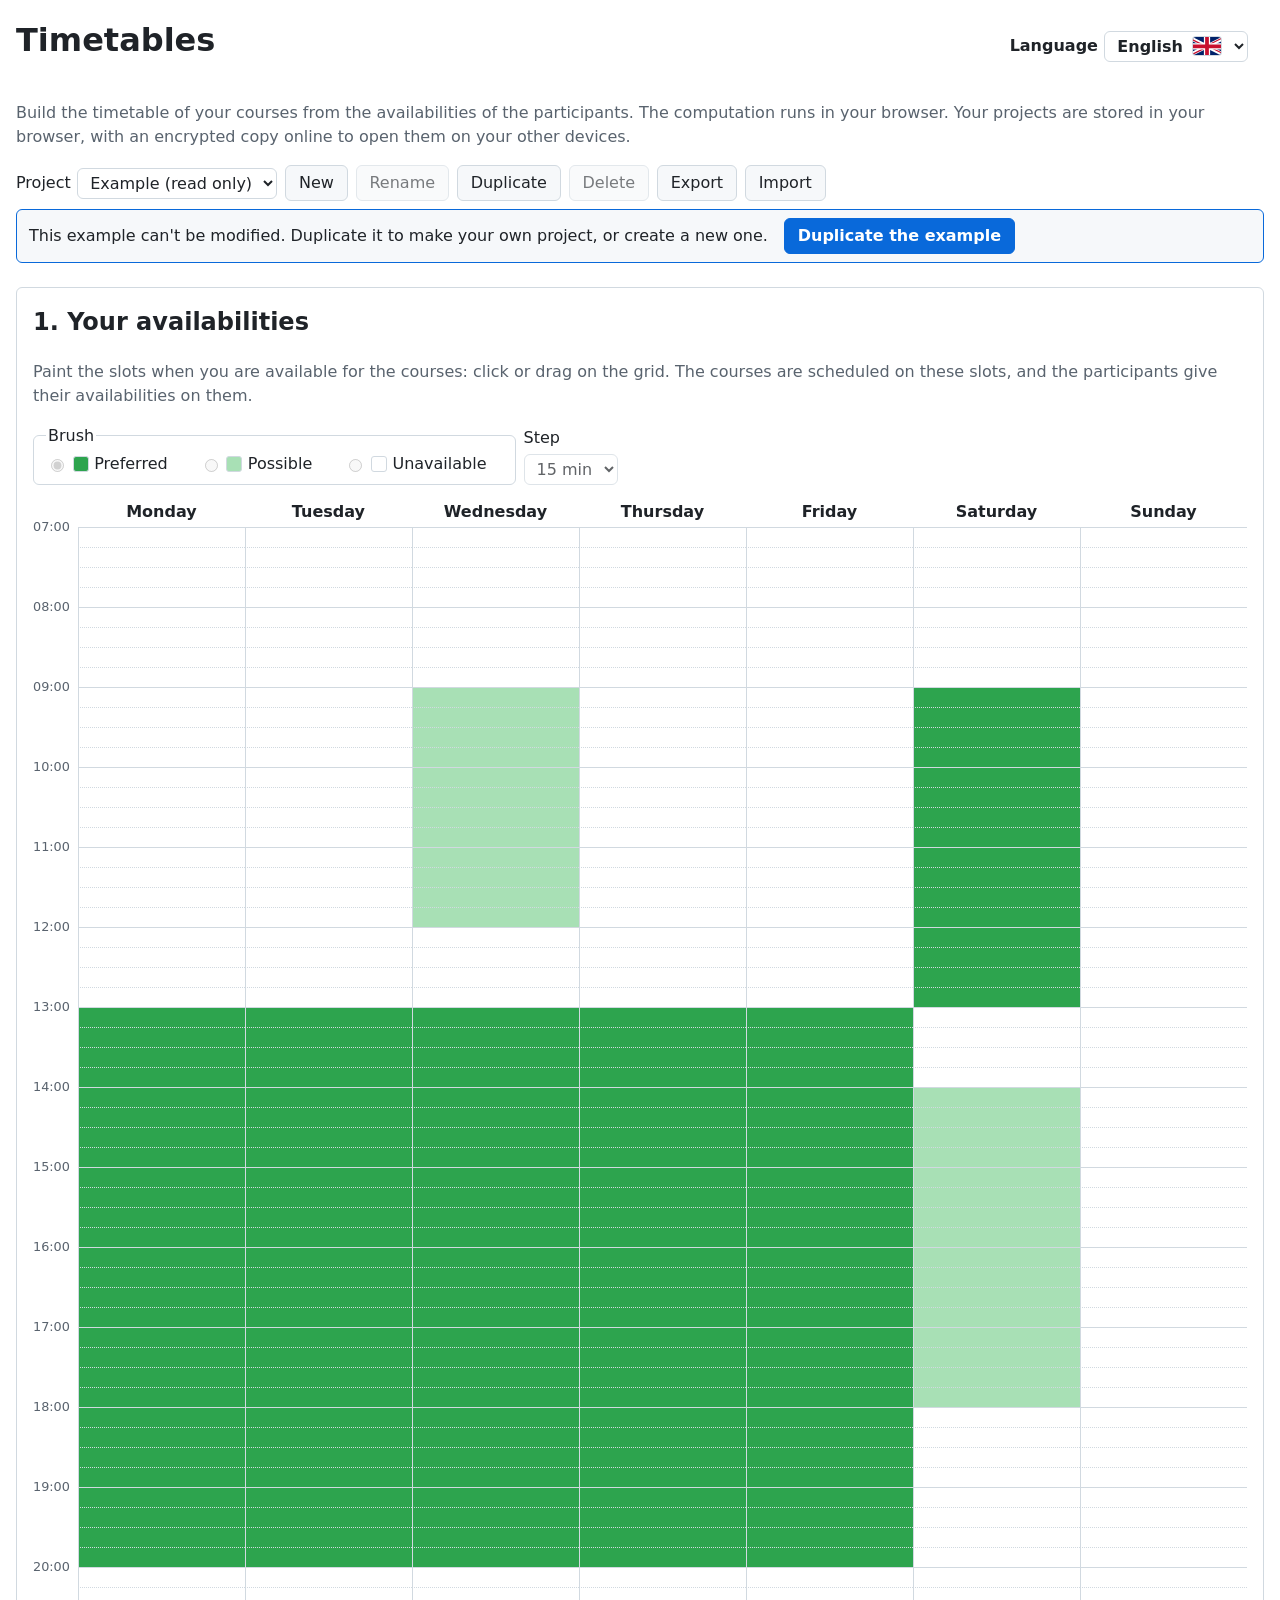
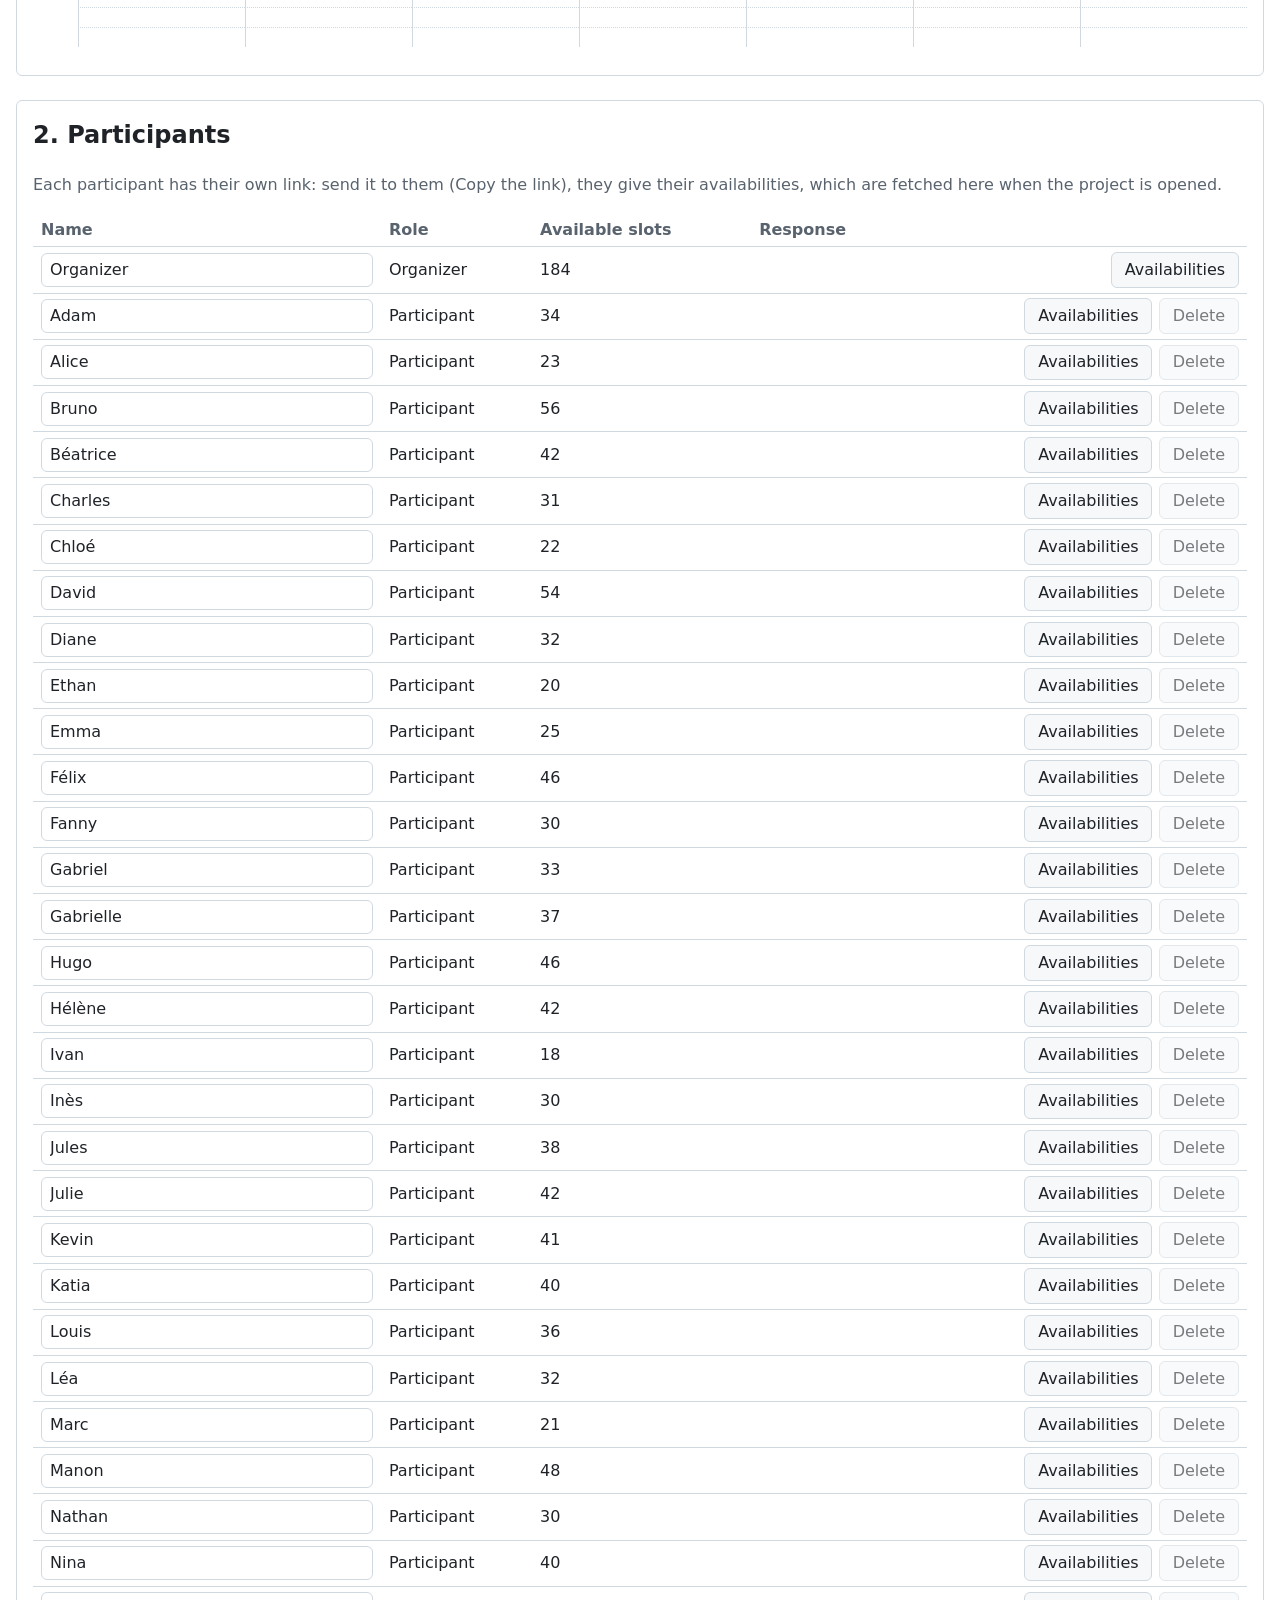
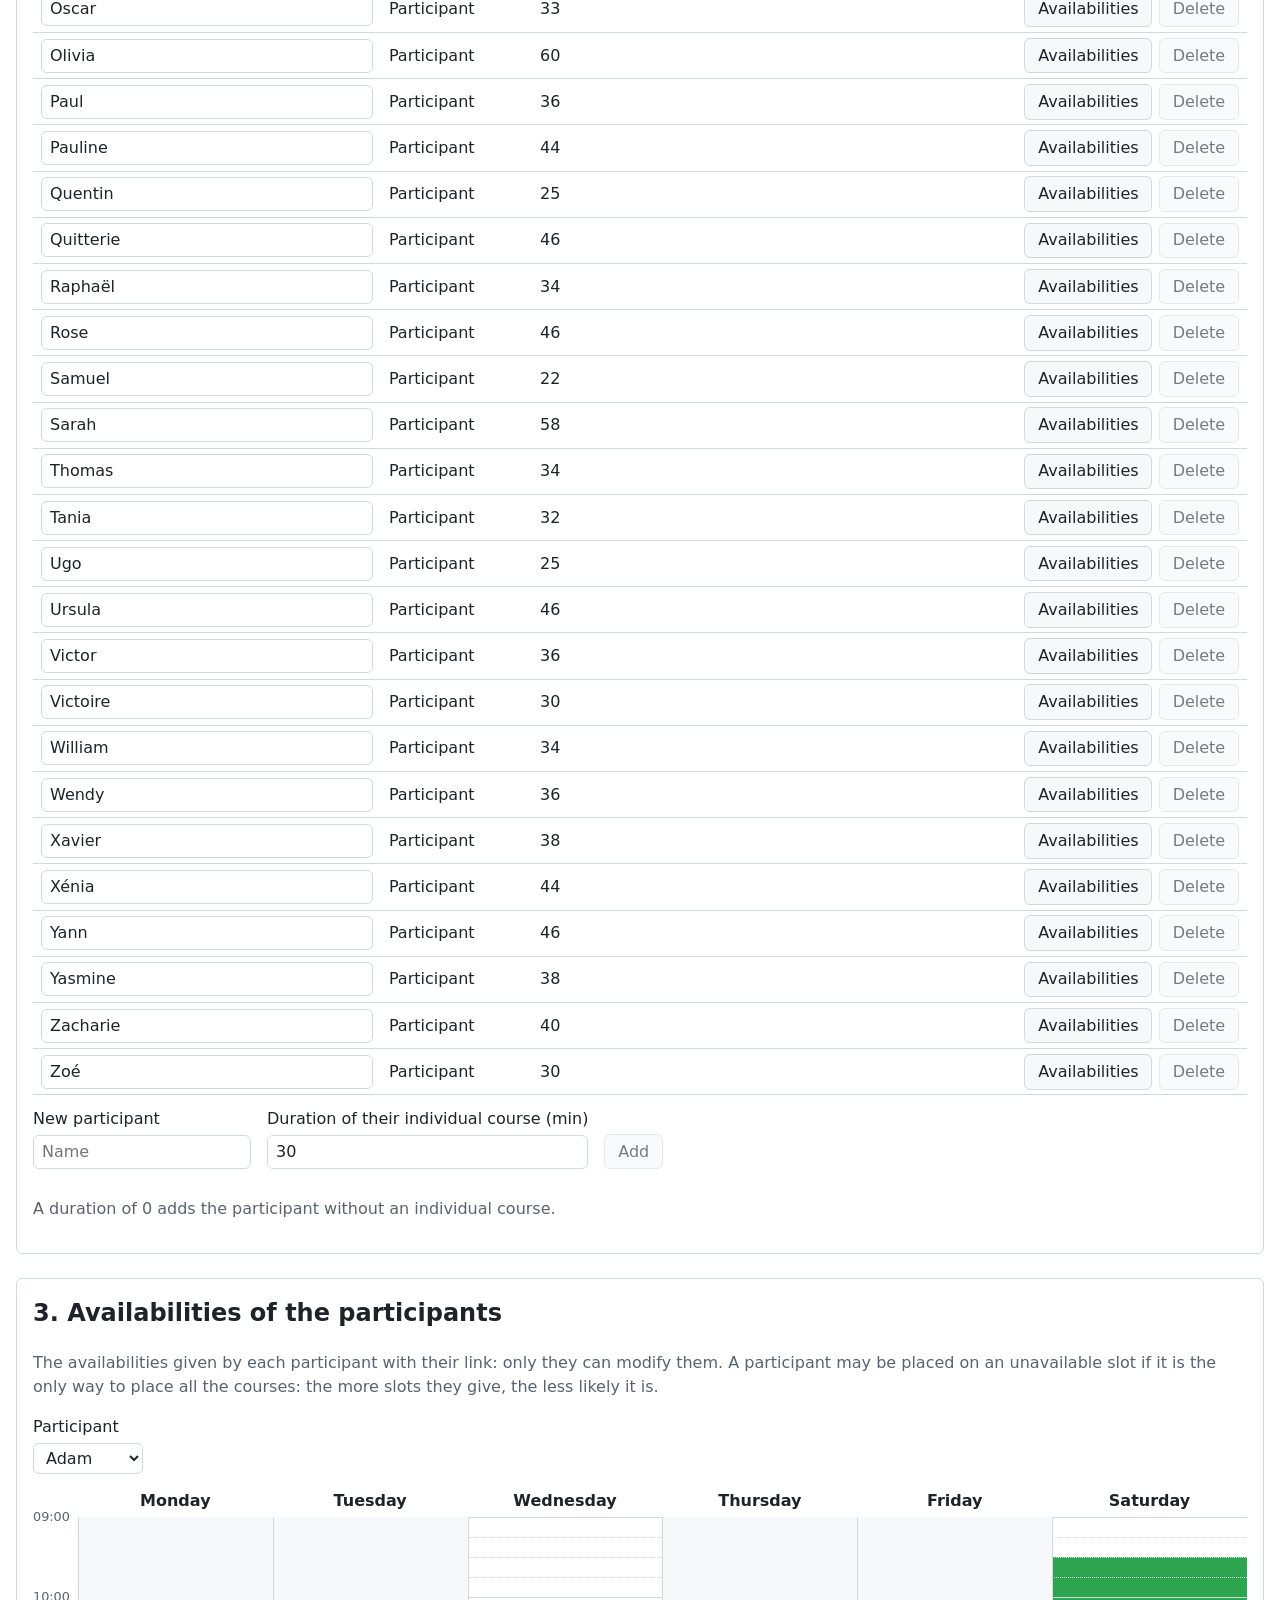
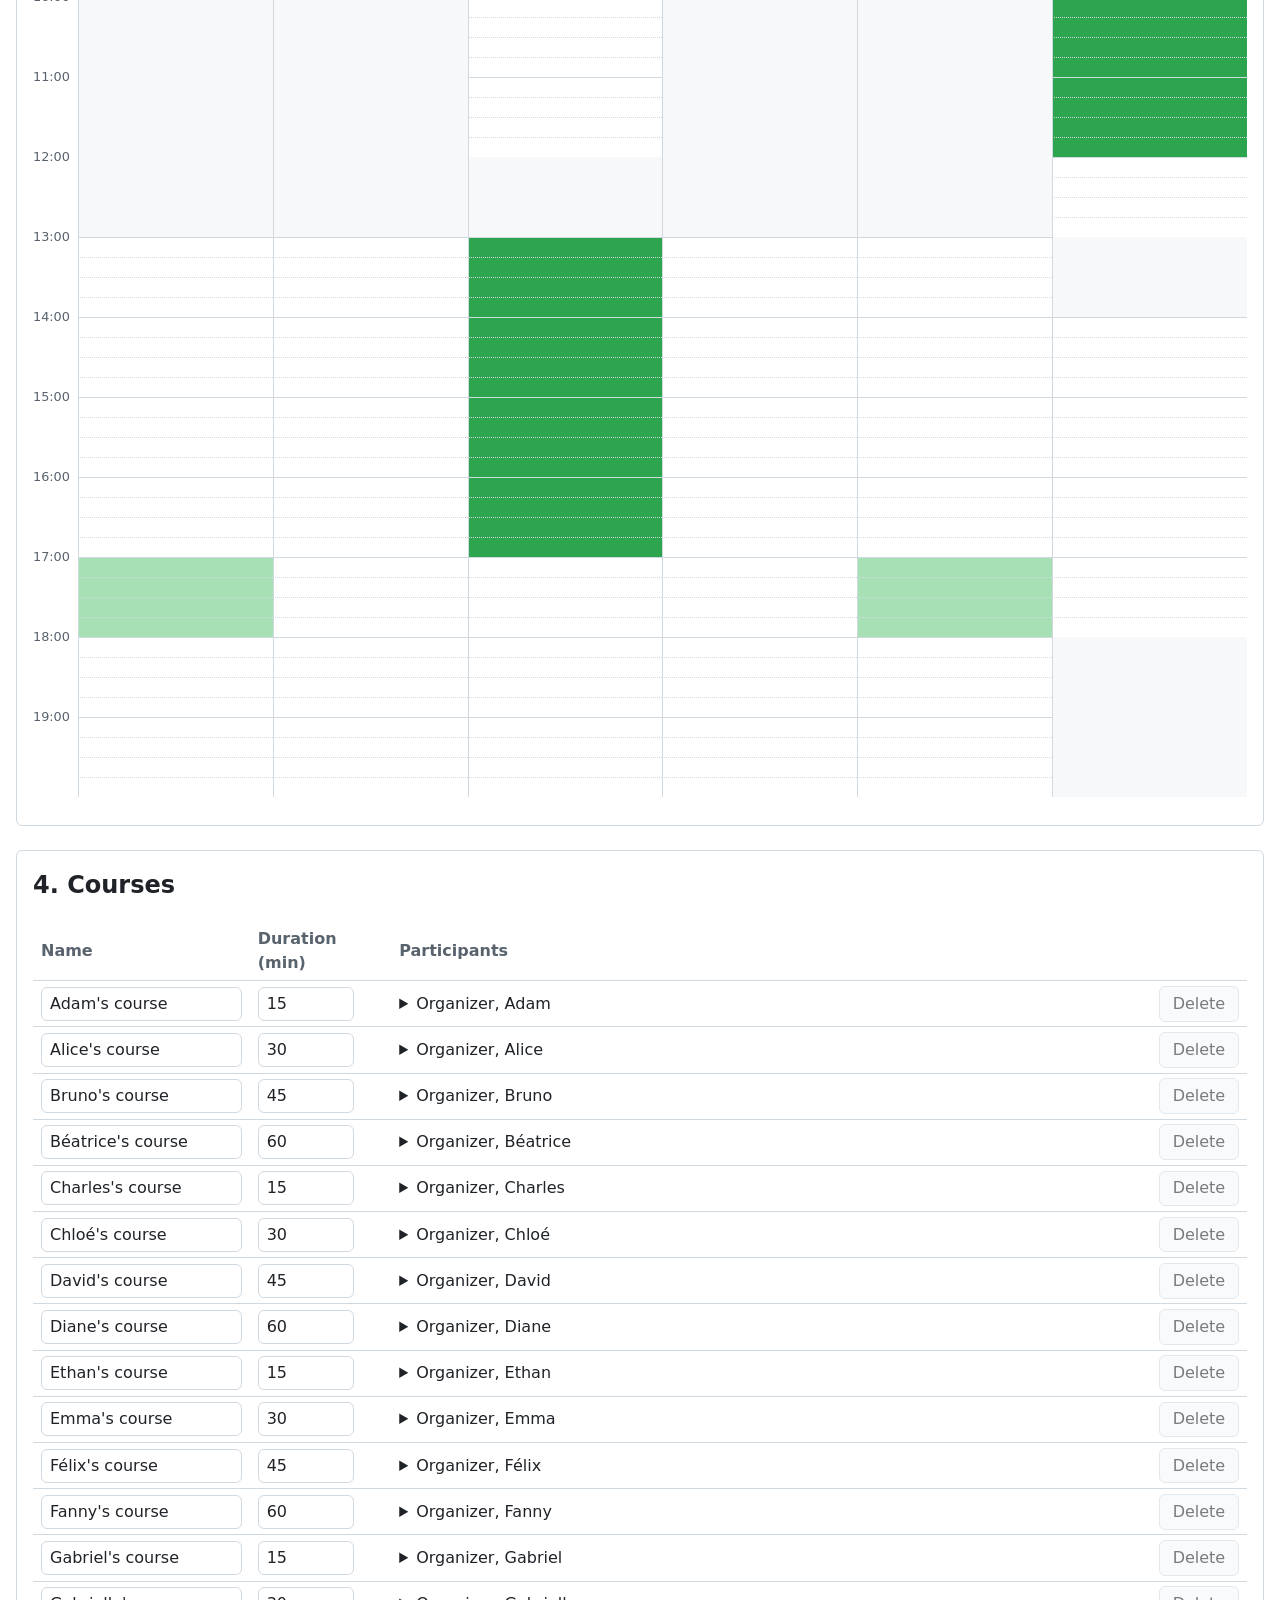
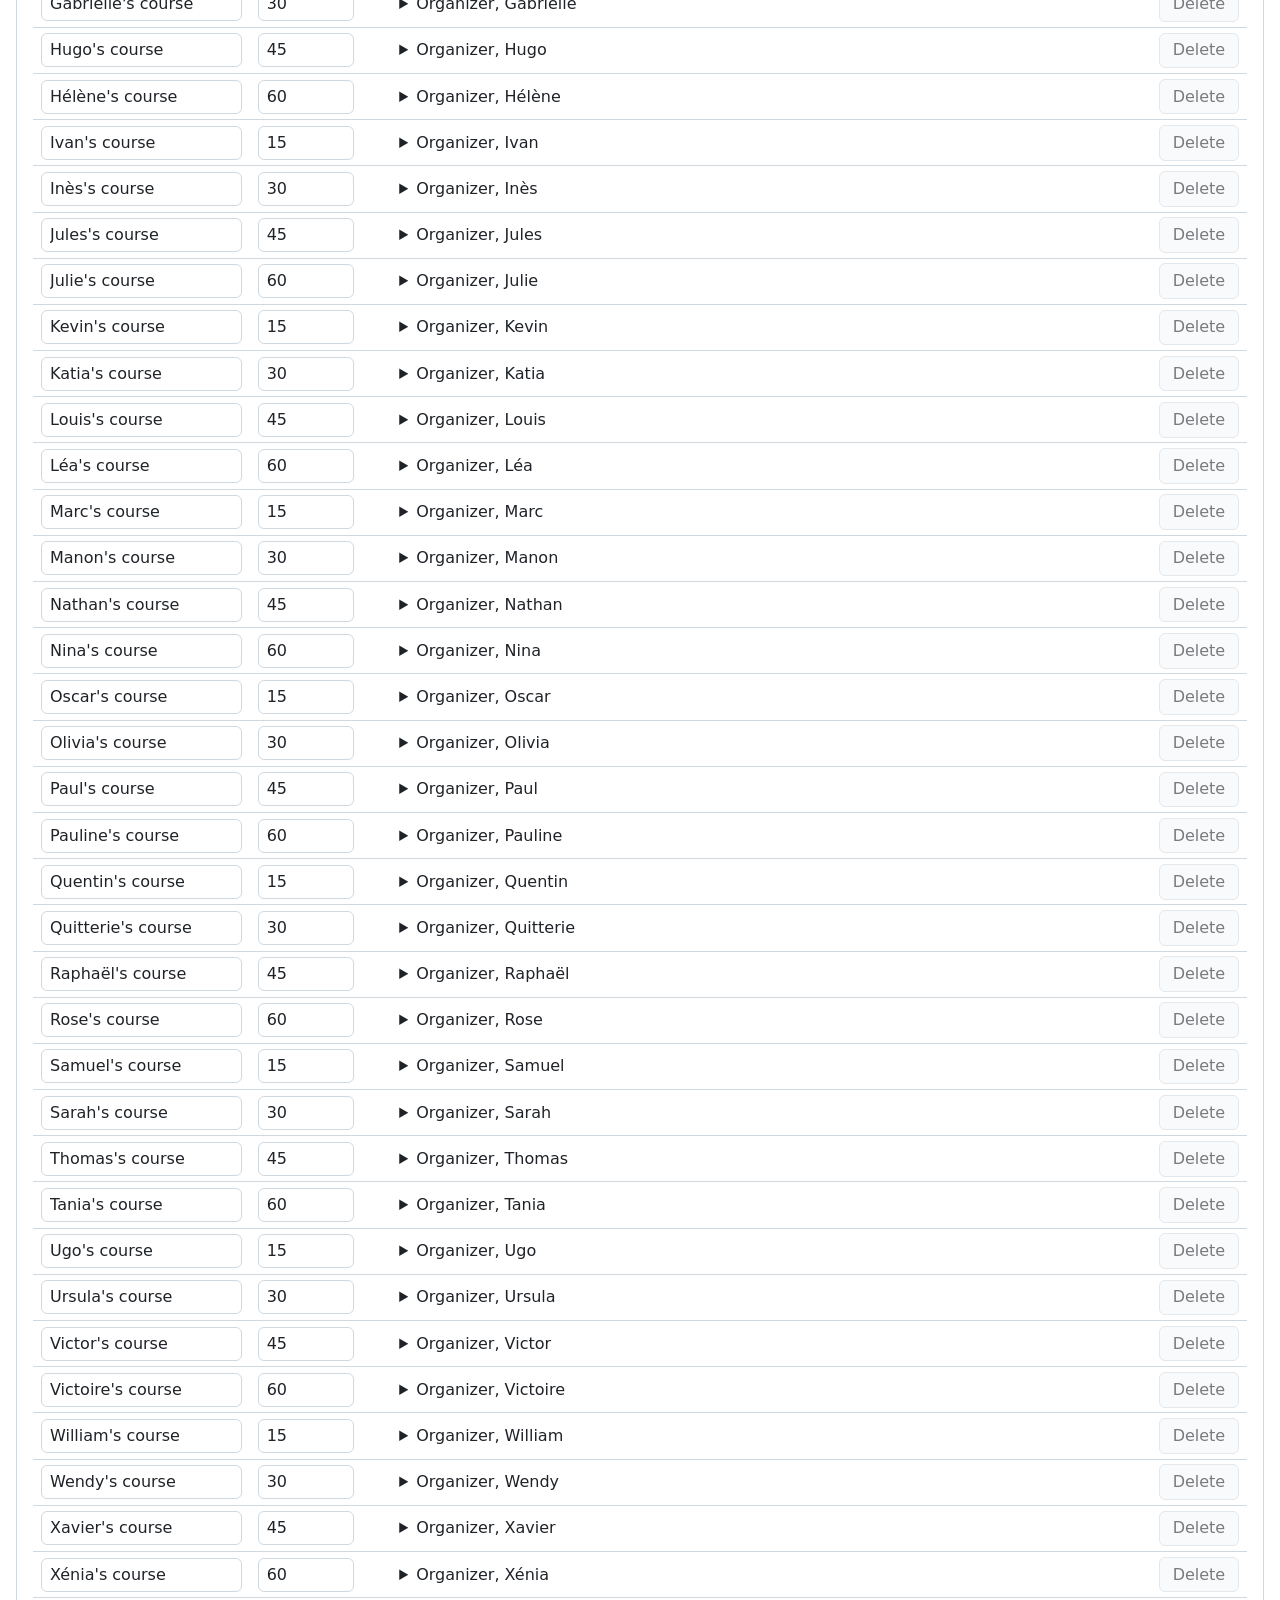
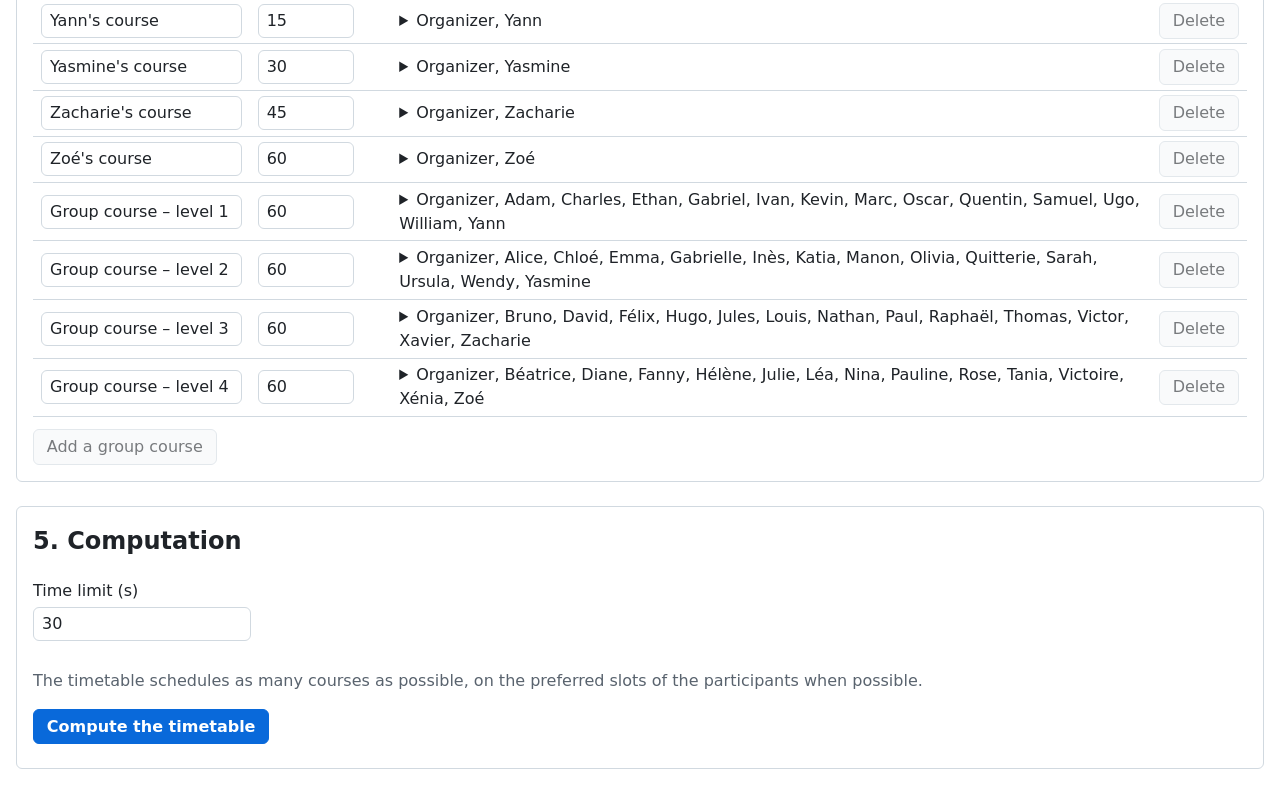
==== commit 1e51cce7: "Organizer and participants, bigger example, bigger stack for the module - The wording is about an or" ====
--- a/wasm/web/index.html
+++ b/wasm/web/index.html
@@ -60,8 +60,9 @@
             <div class="row">
                 <fieldset class="brushes">
                     <legend data-i18n="availability.brush"></legend>
-                    <label class="brush"><input type="radio" name="week-brush" value="0" checked><span class="swatch preferred"></span> <span data-i18n="calendar.open"></span></label>
-                    <label class="brush"><input type="radio" name="week-brush" value="none"><span class="swatch unavailable"></span> <span data-i18n="calendar.closed"></span></label>
+                    <label class="brush"><input type="radio" name="week-brush" value="0" checked><span class="swatch preferred"></span> <span data-i18n="availability.preferred"></span></label>
+                    <label class="brush"><input type="radio" name="week-brush" value="1"><span class="swatch possible"></span> <span data-i18n="availability.possible"></span></label>
+                    <label class="brush"><input type="radio" name="week-brush" value="none"><span class="swatch unavailable"></span> <span data-i18n="availability.unavailable"></span></label>
                 </fieldset>
                 <label>
                     <span data-i18n="calendar.step"></span>
@@ -72,57 +73,9 @@
             <div id="week-grid" class="grid-wrapper"></div>
         </section>
 
-        <section id="poll-section">
-            <h2 data-i18n="poll.title"></h2>
-            <p class="note" data-i18n="poll.description"></p>
-            <label class="block">
-                <span data-i18n="poll.message"></span>
-                <textarea id="poll-message" rows="3"></textarea>
-            </label>
-            <p id="poll-status" class="sync-status" role="status"></p>
-
-            <div id="poll-links">
-                <h3 data-i18n="poll.personalTitle"></h3>
-                <p id="poll-no-student" class="note" hidden data-i18n="poll.noStudent"></p>
-                <div class="table-wrapper">
-                    <table id="poll-students" class="compact">
-                        <thead>
-                            <tr>
-                                <th scope="col" data-i18n="poll.student"></th>
-                                <th scope="col" data-i18n="poll.status"></th>
-                                <th scope="col"><span class="visually-hidden" data-i18n="participants.actions"></span></th>
-                            </tr>
-                        </thead>
-                        <tbody></tbody>
-                    </table>
-                </div>
-                <div class="toolbar">
-                    <button type="button" id="poll-copy-all" data-i18n="poll.copyAll"></button>
-                </div>
-
-                <h3 data-i18n="poll.sharedTitle"></h3>
-                <p class="note" data-i18n="poll.sharedNote"></p>
-                <span class="link-row">
-                    <input type="text" id="poll-link" readonly data-i18n-aria-label="poll.sharedTitle">
-                    <button type="button" id="poll-copy" data-i18n="poll.copy"></button>
-                </span>
-
-                <h3 data-i18n="poll.responsesTitle"></h3>
-                <p class="note" data-i18n="poll.responsesNote"></p>
-                <p id="poll-closed-note" class="warning" hidden data-i18n="poll.closedNote"></p>
-                <div class="toolbar">
-                    <button type="button" id="poll-fetch" class="primary" data-i18n="poll.fetch"></button>
-                    <button type="button" id="poll-close"></button>
-                    <button type="button" id="poll-reset" data-i18n="poll.reset"></button>
-                    <span id="poll-working" class="note" role="status"></span>
-                </div>
-                <p id="poll-error" class="error-text" role="alert" hidden></p>
-                <div id="poll-summary"></div>
-            </div>
-        </section>
-
         <section id="participants-section">
             <h2 data-i18n="participants.title"></h2>
+            <p class="note" data-i18n="participants.linksNote"></p>
             <div class="table-wrapper">
                 <table id="participants-table">
                     <thead>
@@ -130,6 +83,7 @@
                             <th scope="col" data-i18n="participants.name"></th>
                             <th scope="col" data-i18n="participants.role"></th>
                             <th scope="col" data-i18n="participants.availableSlots"></th>
+                            <th scope="col" data-i18n="poll.status"></th>
                             <th scope="col"><span class="visually-hidden" data-i18n="participants.actions"></span></th>
                         </tr>
                     </thead>
@@ -148,24 +102,49 @@
                 <button type="submit" data-i18n="participants.add"></button>
             </form>
             <p class="note" data-i18n="participants.zeroDurationNote"></p>
+
+            <!-- The links of the participants and their answers (see 'polls.js'). -->
+            <div id="poll-links">
+                <div class="toolbar">
+                    <button type="button" id="poll-copy-all" data-i18n="poll.copyAll"></button>
+                    <button type="button" id="poll-fetch" data-i18n="poll.fetch"></button>
+                    <span id="poll-status" class="sync-status" role="status"></span>
+                    <span id="poll-working" class="note" role="status"></span>
+                </div>
+                <p id="poll-closed-note" class="warning" hidden data-i18n="poll.closedNote"></p>
+                <p id="poll-error" class="error-text" role="alert" hidden></p>
+                <div id="poll-summary"></div>
+                <details id="poll-options">
+                    <summary data-i18n="poll.options"></summary>
+                    <label class="block">
+                        <span data-i18n="poll.message"></span>
+                        <textarea id="poll-message" rows="3"></textarea>
+                    </label>
+                    <h3 data-i18n="poll.sharedTitle"></h3>
+                    <p class="note" data-i18n="poll.sharedNote"></p>
+                    <span class="link-row">
+                        <input type="text" id="poll-link" readonly data-i18n-aria-label="poll.sharedTitle">
+                        <button type="button" id="poll-copy" data-i18n="poll.copy"></button>
+                    </span>
+                    <div class="toolbar">
+                        <button type="button" id="poll-close"></button>
+                        <button type="button" id="poll-reset" data-i18n="poll.reset"></button>
+                    </div>
+                    <p class="note" data-i18n="poll.privacyNote"></p>
+                </details>
+            </div>
         </section>
 
         <section id="availability-section">
             <h2 data-i18n="availability.title"></h2>
+            <p class="note" data-i18n="availability.note"></p>
+            <p id="availability-empty" class="note" hidden data-i18n="availability.noParticipant"></p>
             <div class="row">
                 <label>
                     <span data-i18n="availability.participant"></span>
                     <select id="availability-participant" class="keep-enabled"></select>
                 </label>
-                <fieldset class="brushes">
-                    <legend data-i18n="availability.brush"></legend>
-                    <label class="brush"><input type="radio" name="brush" value="0" checked><span class="swatch preferred"></span> <span data-i18n="availability.preferred"></span></label>
-                    <label class="brush"><input type="radio" name="brush" value="1"><span class="swatch possible"></span> <span data-i18n="availability.possible"></span></label>
-                    <label class="brush"><input type="radio" name="brush" value="none"><span class="swatch unavailable"></span> <span data-i18n="availability.unavailable"></span></label>
-                </fieldset>
-                <button type="button" id="availability-clear" data-i18n="availability.clear"></button>
-            </div>
-            <p class="note" data-i18n="availability.note"></p>
+            </div>
             <div id="availability-grid" class="grid-wrapper"></div>
         </section>
 
@@ -193,10 +172,6 @@
                 <label>
                     <span data-i18n="solve.timeLimit"></span>
                     <input type="number" id="time-limit" min="1" step="1">
-                </label>
-                <label>
-                    <span data-i18n="solve.defaultScore"></span>
-                    <input type="number" id="default-score" min="2" step="1">
                 </label>
             </div>
             <p class="note" data-i18n="solve.note"></p>
--- a/wasm/web/style.css
+++ b/wasm/web/style.css
@@ -270,8 +270,27 @@
     font-size: 0.85rem;
 }
 
-#poll-section h3 {
-    margin: 1.25rem 0 0.25rem;
+#poll-links {
+    margin-top: 1rem;
+}
+
+#poll-options {
+    margin-top: 0.5rem;
+}
+
+#poll-options summary {
+    cursor: pointer;
+    color: var(--accent);
+}
+
+#poll-options[open] {
+    padding: 0.5rem 0.75rem;
+    border: 1px solid var(--border);
+    border-radius: 6px;
+}
+
+#poll-options h3 {
+    margin: 1rem 0 0.25rem;
     font-size: 1rem;
 }
 
@@ -600,6 +619,25 @@
     white-space: nowrap;
 }
 
+.timetable .course.short {
+    flex-direction: row;
+    align-items: center;
+    gap: 0.4rem;
+    padding-top: 0;
+    padding-bottom: 0;
+    font-size: 0.75rem;
+}
+
+.timetable .course.short strong {
+    flex-shrink: 1;
+    min-width: 0;
+}
+
+.timetable .course.short span {
+    flex-shrink: 0;
+    white-space: nowrap;
+}
+
 /* Printing: only the timetable. */
 
 @media print {
